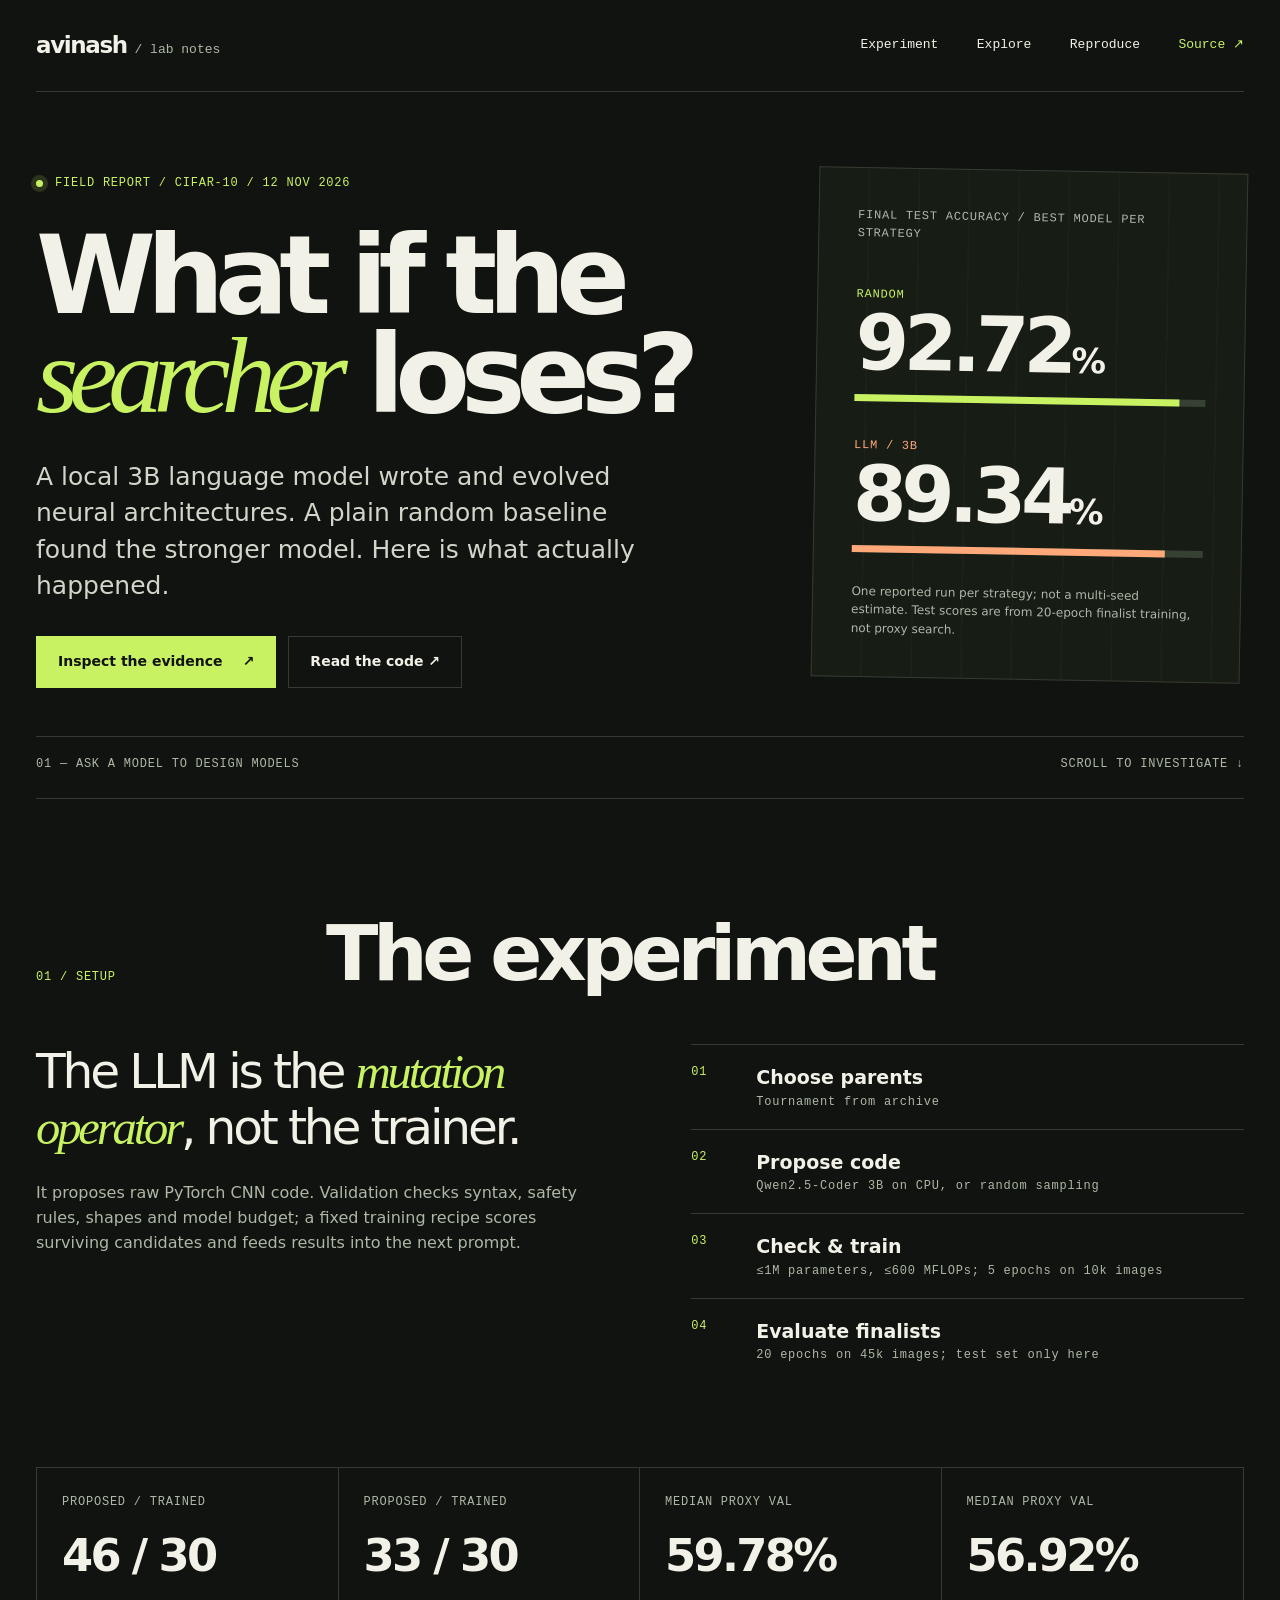
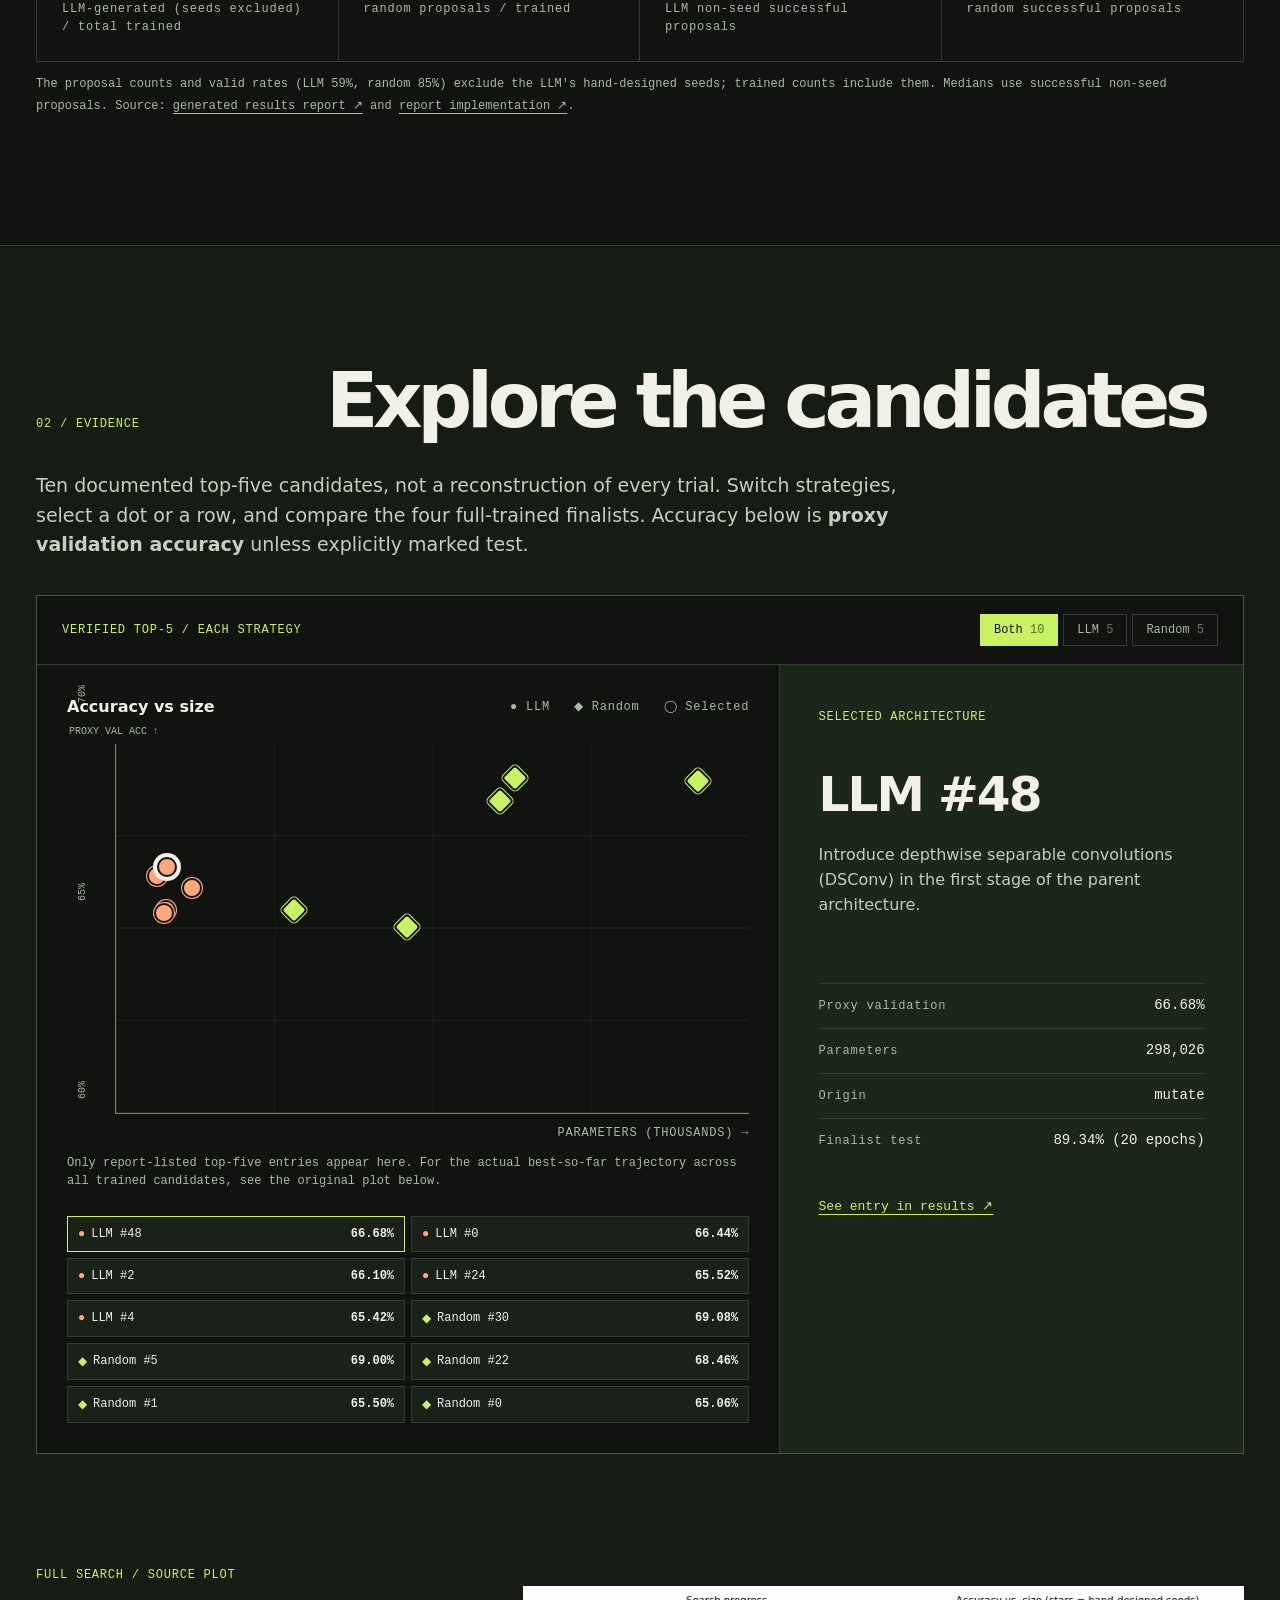
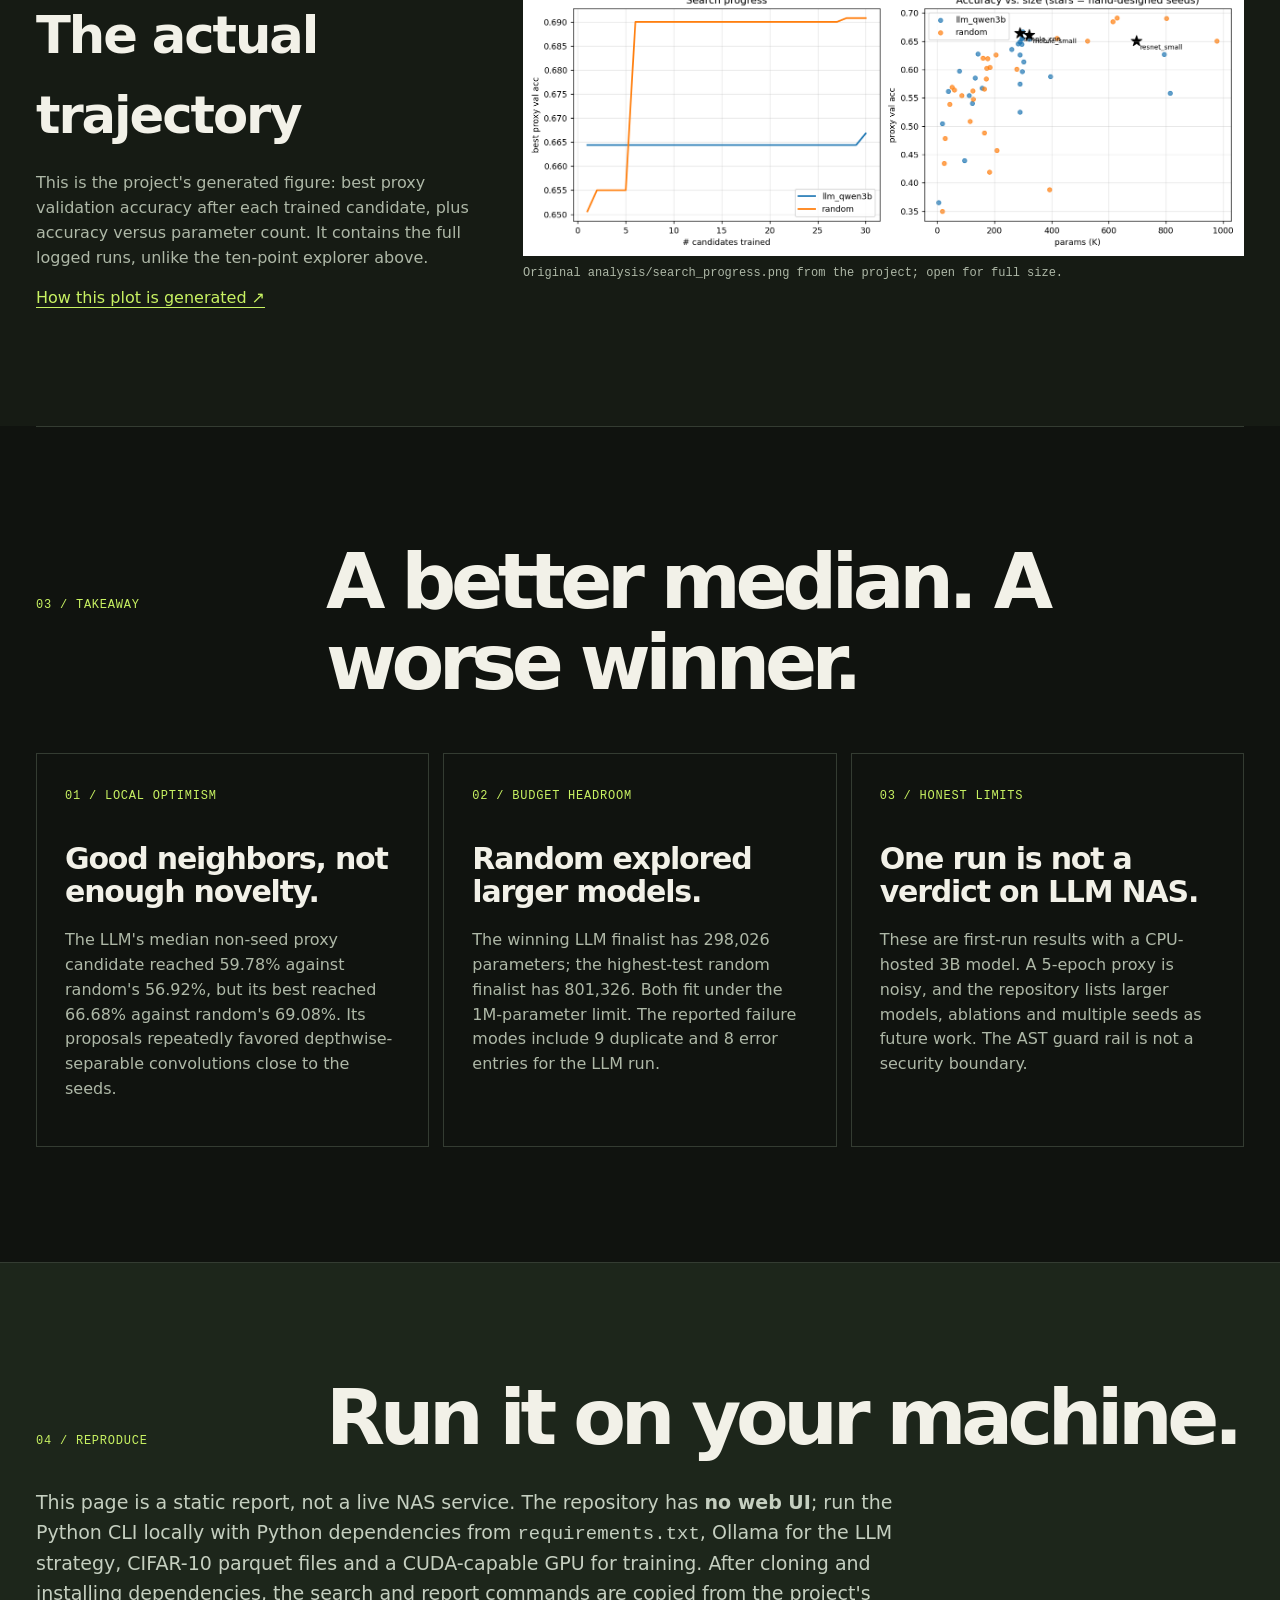
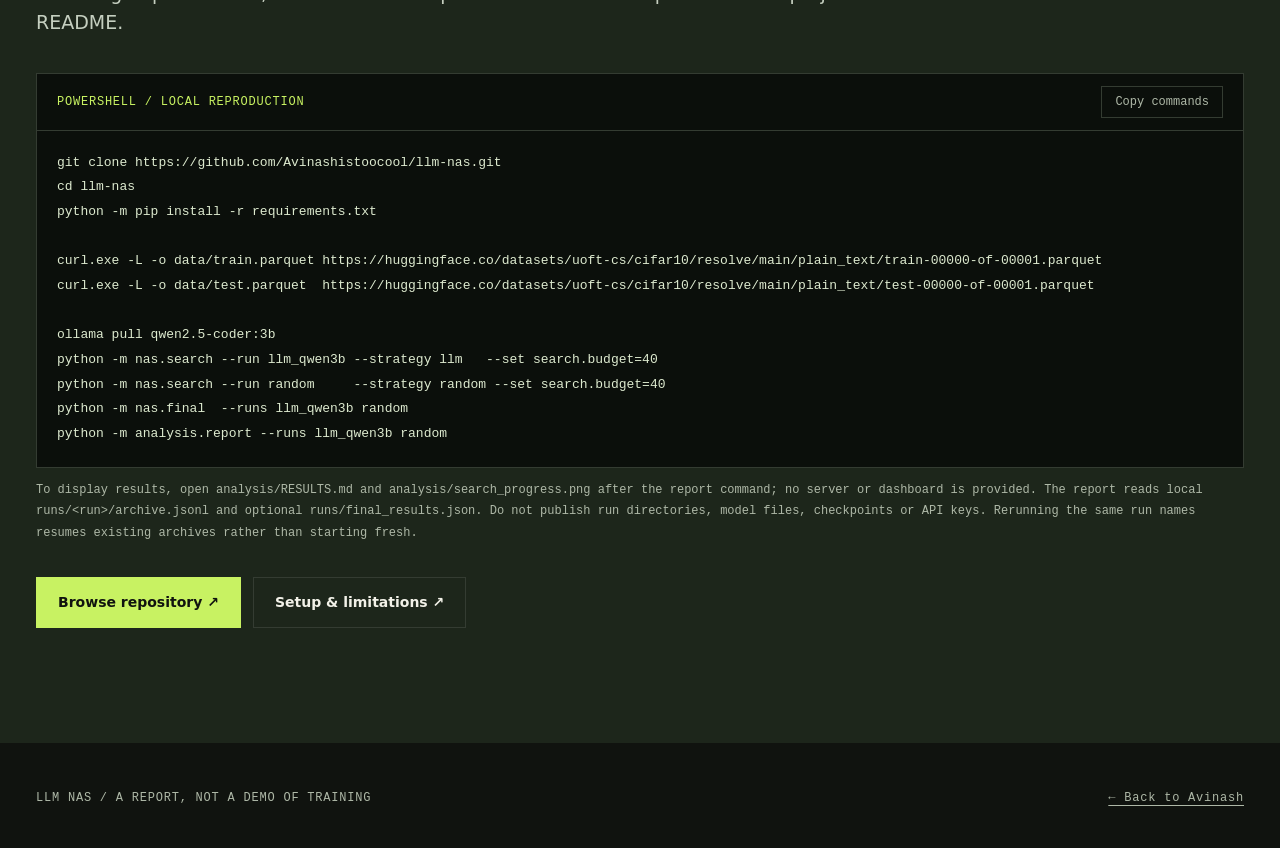
==== llm-nas/index.html @ 62a8aaa7 "Add PLE Lab and LLM NAS interactive result pages Co-authored-by: Copilot <223556219+Copilot@users.no" ====
<!doctype html>
<html lang="en">
<head>
  <meta charset="utf-8">
  <meta name="viewport" content="width=device-width, initial-scale=1">
  <meta name="theme-color" content="#10130f">
  <meta name="description" content="LLM-guided neural architecture search on CIFAR-10: inspect verified candidates, compare the local 3B model with random search, and reproduce the experiment.">
  <link rel="canonical" href="https://avinashistoocool.github.io/llm-nas/">
  <meta property="og:title" content="LLM NAS — when the searcher loses">
  <meta property="og:description" content="A candid, interactive look at a local LLM evolving PyTorch CNNs against random search on CIFAR-10.">
  <meta property="og:url" content="https://avinashistoocool.github.io/llm-nas/">
  <title>LLM NAS — when the searcher loses</title>
  <link rel="stylesheet" href="style.css">
  <script src="explorer.js" defer></script>
</head>
<body>
  <a class="skip" href="#main">Skip to content</a>
  <header class="topbar wrap">
    <a class="wordmark" href="https://avinashistoocool.github.io/" aria-label="Avinash home">avinash<span class="mark"> / lab notes</span></a>
    <nav aria-label="On this page"><a href="#experiment">Experiment</a><a href="#explorer">Explore</a><a href="#reproduce">Reproduce</a><a href="https://github.com/Avinashistoocool/llm-nas">Source ↗</a></nav>
  </header>
  <main id="main">
    <section class="hero wrap" aria-labelledby="headline">
      <div class="hero-copy">
        <p class="kicker"><span class="pulse" aria-hidden="true"></span> FIELD REPORT / CIFAR-10 / 12 NOV 2026</p>
        <h1 id="headline">What if the <em>searcher</em> loses?</h1>
        <p class="hero-lede">A local 3B language model wrote and evolved neural architectures. A plain random baseline found the stronger model. Here is what actually happened.</p>
        <div class="hero-actions"><a class="button primary" href="#explorer">Inspect the evidence <span aria-hidden="true">↗</span></a><a class="button outline" href="https://github.com/Avinashistoocool/llm-nas">Read the code ↗</a></div>
      </div>
      <div class="hero-readout" aria-label="Best full-training test accuracy">
        <p class="tiny">FINAL TEST ACCURACY / BEST MODEL PER STRATEGY</p>
        <div class="readout"><span class="label">RANDOM</span><strong>92.72<span>%</span></strong><div class="meter"><span style="width:92.72%"></span></div></div>
        <div class="readout llm"><span class="label">LLM / 3B</span><strong>89.34<span>%</span></strong><div class="meter"><span style="width:89.34%"></span></div></div>
        <p class="readout-note">One reported run per strategy; not a multi-seed estimate. Test scores are from 20-epoch finalist training, not proxy search.</p>
      </div>
      <div class="hero-footer"><span>01 — ASK A MODEL TO DESIGN MODELS</span><span>SCROLL TO INVESTIGATE ↓</span></div>
    </section>

    <section class="section wrap" id="experiment">
      <div class="section-title"><span class="num">01 / SETUP</span><h2>The experiment</h2></div>
      <div class="experiment-grid">
        <div class="statement"><p>The LLM is the <em>mutation operator</em>, not the trainer.</p><span>It proposes raw PyTorch CNN code. Validation checks syntax, safety rules, shapes and model budget; a fixed training recipe scores surviving candidates and feeds results into the next prompt.</span></div>
        <div class="steps" aria-label="Search pipeline">
          <div><b>01</b><span>Choose parents</span><small>Tournament from archive</small></div>
          <div><b>02</b><span>Propose code</span><small>Qwen2.5-Coder 3B on CPU, or random sampling</small></div>
          <div><b>03</b><span>Check &amp; train</span><small>≤1M parameters, ≤600 MFLOPs; 5 epochs on 10k images</small></div>
          <div><b>04</b><span>Evaluate finalists</span><small>20 epochs on 45k images; test set only here</small></div>
        </div>
      </div>
      <div class="stat-strip" aria-label="Reported proxy results">
        <div><span>PROPOSED / TRAINED</span><strong>46 / 30</strong><small>LLM-generated (seeds excluded) / total trained</small></div>
        <div><span>PROPOSED / TRAINED</span><strong>33 / 30</strong><small>random proposals / trained</small></div>
        <div><span>MEDIAN PROXY VAL</span><strong>59.78<span>%</span></strong><small>LLM non-seed successful proposals</small></div>
        <div><span>MEDIAN PROXY VAL</span><strong>56.92<span>%</span></strong><small>random successful proposals</small></div>
      </div>
      <p class="fineprint">The proposal counts and valid rates (LLM 59%, random 85%) exclude the LLM's hand-designed seeds; trained counts include them. Medians use successful non-seed proposals. Source: <a href="https://github.com/Avinashistoocool/llm-nas/blob/master/analysis/RESULTS.md">generated results report ↗</a> and <a href="https://github.com/Avinashistoocool/llm-nas/blob/master/analysis/report.py">report implementation ↗</a>.</p>
    </section>

    <section class="section explorer-section" id="explorer">
      <div class="wrap">
        <div class="section-title"><span class="num">02 / EVIDENCE</span><h2>Explore the candidates</h2></div>
        <p class="intro">Ten documented top-five candidates, not a reconstruction of every trial. Switch strategies, select a dot or a row, and compare the four full-trained finalists. Accuracy below is <strong>proxy validation accuracy</strong> unless explicitly marked test.</p>
        <div class="explorer-shell">
          <div class="explorer-top"><span class="tiny">VERIFIED TOP-5 / EACH STRATEGY</span><div class="switches" role="group" aria-label="Filter candidates"><button type="button" class="selected" data-filter="all" aria-pressed="true">Both <span>10</span></button><button type="button" data-filter="llm" aria-pressed="false">LLM <span>5</span></button><button type="button" data-filter="random" aria-pressed="false">Random <span>5</span></button></div></div>
          <div class="explorer-layout">
            <div class="plot-column">
              <div class="plot-head"><strong>Accuracy vs size</strong><span>● LLM &nbsp; ◆ Random &nbsp; ◯ Selected</span></div>
              <div id="plot" class="plot" role="group" aria-label="Verified top-five candidates plotted by parameters and proxy validation accuracy"></div>
              <div class="axis-x">PARAMETERS (THOUSANDS) →</div>
              <p class="plot-note">Only report-listed top-five entries appear here. For the actual best-so-far trajectory across all trained candidates, see the original plot below.</p>
              <div id="candidate-list" class="candidate-list" aria-label="Select a candidate"></div>
            </div>
            <aside class="detail" aria-live="polite" aria-atomic="true">
              <span class="tiny">SELECTED ARCHITECTURE</span>
              <h3 id="detail-name"></h3>
              <p id="detail-idea"></p>
              <dl><div><dt>Proxy validation</dt><dd id="detail-proxy"></dd></div><div><dt>Parameters</dt><dd id="detail-params"></dd></div><div><dt>Origin</dt><dd id="detail-origin"></dd></div><div><dt>Finalist test</dt><dd id="detail-test"></dd></div></dl>
              <a id="detail-link" href="#">See entry in results ↗</a>
            </aside>
          </div>
        </div>
        <div class="progress-block">
          <div><p class="num">FULL SEARCH / SOURCE PLOT</p><h3>The actual trajectory</h3><p>This is the project's generated figure: best proxy validation accuracy after each trained candidate, plus accuracy versus parameter count. It contains the full logged runs, unlike the ten-point explorer above.</p><a href="https://github.com/Avinashistoocool/llm-nas/blob/master/analysis/report.py">How this plot is generated ↗</a></div>
          <figure><a href="search_progress.png" target="_blank" rel="noopener"><img src="search_progress.png" alt="Original generated two-panel plot comparing best-so-far proxy validation accuracy by trained candidate count and accuracy versus model parameters for the LLM and random runs." width="1560" height="585" loading="lazy"></a><figcaption>Original <code>analysis/search_progress.png</code> from the project; open for full size.</figcaption></figure>
        </div>
      </div>
    </section>

    <section class="section wrap" id="takeaway">
      <div class="section-title"><span class="num">03 / TAKEAWAY</span><h2>A better median. A worse winner.</h2></div>
      <div class="takeaways">
        <article><span>01 / LOCAL OPTIMISM</span><h3>Good neighbors, not enough novelty.</h3><p>The LLM's median non-seed proxy candidate reached 59.78% against random's 56.92%, but its best reached 66.68% against random's 69.08%. Its proposals repeatedly favored depthwise-separable convolutions close to the seeds.</p></article>
        <article><span>02 / BUDGET HEADROOM</span><h3>Random explored larger models.</h3><p>The winning LLM finalist has 298,026 parameters; the highest-test random finalist has 801,326. Both fit under the 1M-parameter limit. The reported failure modes include 9 duplicate and 8 error entries for the LLM run.</p></article>
        <article><span>03 / HONEST LIMITS</span><h3>One run is not a verdict on LLM NAS.</h3><p>These are first-run results with a CPU-hosted 3B model. A 5-epoch proxy is noisy, and the repository lists larger models, ablations and multiple seeds as future work. The AST guard rail is not a security boundary.</p></article>
      </div>
    </section>

    <section class="section reproduce" id="reproduce"><div class="wrap">
      <div class="section-title"><span class="num">04 / REPRODUCE</span><h2>Run it on your machine.</h2></div>
      <p class="intro">This page is a static report, not a live NAS service. The repository has <strong>no web UI</strong>; run the Python CLI locally with Python dependencies from <code>requirements.txt</code>, Ollama for the LLM strategy, CIFAR-10 parquet files and a CUDA-capable GPU for training. After cloning and installing dependencies, the search and report commands are copied from the project's README.</p>
      <div class="terminal"><div class="terminal-bar"><span>POWERSHELL / LOCAL REPRODUCTION</span><button type="button" id="copy-command" aria-label="Copy reproduction commands">Copy commands</button></div><pre><code id="commands">git clone https://github.com/Avinashistoocool/llm-nas.git
cd llm-nas
python -m pip install -r requirements.txt

curl.exe -L -o data/train.parquet https://huggingface.co/datasets/uoft-cs/cifar10/resolve/main/plain_text/train-00000-of-00001.parquet
curl.exe -L -o data/test.parquet  https://huggingface.co/datasets/uoft-cs/cifar10/resolve/main/plain_text/test-00000-of-00001.parquet

ollama pull qwen2.5-coder:3b
python -m nas.search --run llm_qwen3b --strategy llm   --set search.budget=40
python -m nas.search --run random     --strategy random --set search.budget=40
python -m nas.final  --runs llm_qwen3b random
python -m analysis.report --runs llm_qwen3b random</code></pre></div>
      <p class="fineprint">To display results, open <code>analysis/RESULTS.md</code> and <code>analysis/search_progress.png</code> after the report command; no server or dashboard is provided. The report reads local <code>runs/&lt;run&gt;/archive.jsonl</code> and optional <code>runs/final_results.json</code>. Do not publish run directories, model files, checkpoints or API keys. Rerunning the same run names resumes existing archives rather than starting fresh.</p>
      <div class="end-links"><a class="button primary" href="https://github.com/Avinashistoocool/llm-nas">Browse repository ↗</a><a class="button outline" href="https://github.com/Avinashistoocool/llm-nas/blob/master/README.md">Setup &amp; limitations ↗</a></div>
    </div></section>
  </main>
  <footer class="wrap"><span>LLM NAS / A REPORT, NOT A DEMO OF TRAINING</span><a href="https://avinashistoocool.github.io/">← Back to Avinash</a></footer>
</body>
</html>
---- llm-nas/style.css ----
:root{color-scheme:dark;--bg:#10130f;--panel:#1a1e18;--line:#343c32;--text:#f2f1e8;--muted:#aeb8a7;--lime:#c8f262;--orange:#ffa87a;--mono:ui-monospace,SFMono-Regular,Consolas,monospace;--sans:system-ui,-apple-system,BlinkMacSystemFont,"Segoe UI",sans-serif}
*{box-sizing:border-box}html{scroll-behavior:smooth}body{margin:0;background:var(--bg);color:var(--text);font-family:var(--sans);line-height:1.55}a{color:inherit;text-underline-offset:4px}a:hover{color:var(--lime)}button{font:inherit;cursor:pointer}button:focus-visible,a:focus-visible{outline:2px solid var(--lime);outline-offset:4px}.wrap{width:min(1360px,calc(100% - 72px));margin-inline:auto}.skip{position:absolute;top:-100px;left:20px;z-index:10;background:var(--lime);color:#10130f;padding:10px}.skip:focus{top:12px}
.topbar{height:92px;display:flex;align-items:center;justify-content:space-between;border-bottom:1px solid var(--line);gap:20px}.topbar a{text-decoration:none}.wordmark{font-weight:750;letter-spacing:-.06em;font-size:23px}.mark{font-size:13px;font-weight:400;letter-spacing:0;color:var(--muted);font-family:var(--mono)}nav{display:flex;gap:clamp(12px,3vw,42px);font-size:13px;font-family:var(--mono)}nav a:last-child{color:var(--lime)}
.hero{min-height:640px;display:grid;grid-template-columns:1.25fr .75fr;gap:clamp(30px,5vw,110px);align-items:center;position:relative;padding-block:70px 110px}.kicker,.tiny,.num,.label,.hero-footer,.stat-strip span,.stat-strip small,.steps b,.steps small,.plot-head span,.axis-x,.plot-note,.terminal-bar,.candidate-list,.detail dt,.fineprint,footer,.takeaways article>span{font:12px/1.5 var(--mono);letter-spacing:.065em}.kicker{color:var(--lime);display:flex;align-items:center;gap:12px}.pulse{width:7px;height:7px;border-radius:50%;background:var(--lime);box-shadow:0 0 0 5px #c8f26226}h1{font-size:clamp(64px,8.5vw,140px);line-height:.91;letter-spacing:-.085em;max-width:900px;margin:34px 0}h1 em,.statement em{font-weight:400;font-family:Georgia,serif;color:var(--lime)}.hero-lede{font-size:clamp(18px,2.1vw,25px);max-width:620px;color:#d0d6ca;line-height:1.45}.hero-actions,.end-links{display:flex;gap:12px;flex-wrap:wrap;margin-top:32px}.button{padding:14px 21px;text-decoration:none;display:inline-flex;align-items:center;gap:20px;font-size:14px;font-weight:650;border:1px solid var(--line)}.button.primary{background:var(--lime);border-color:var(--lime);color:#10130f}.button.primary:hover{background:#e1ffa5}.button.outline:hover{border-color:var(--lime)}.hero-readout{border:1px solid var(--line);padding:clamp(22px,3vw,40px);background:repeating-linear-gradient(90deg,transparent 0,transparent 48px,#ffffff06 49px,#ffffff06 50px),#171c15;align-self:center;transform:rotate(1deg)}.hero-readout>.tiny{color:var(--muted);margin:0 0 38px}.readout{margin-bottom:30px}.readout .label{color:var(--lime)}.readout.llm .label{color:var(--orange)}.readout strong{font-size:clamp(46px,6vw,88px);line-height:1;letter-spacing:-.07em;display:block}.readout strong span{font-size:.45em}.meter{height:7px;background:#364133;margin-top:12px}.meter span{display:block;height:100%;background:var(--lime)}.llm .meter span{background:var(--orange)}.readout-note{font-size:12px;color:var(--muted);margin:0;max-width:340px}.hero-footer{position:absolute;bottom:25px;left:0;right:0;display:flex;justify-content:space-between;color:var(--muted);border-top:1px solid var(--line);padding-top:18px}
.section{padding-block:115px;border-top:1px solid var(--line);scroll-margin-top:20px}.section-title{display:grid;grid-template-columns:24% 1fr;align-items:baseline;margin-bottom:50px}.num{color:var(--lime)}h2{font-size:clamp(40px,6vw,82px);letter-spacing:-.07em;line-height:1.05;margin:0}h3{letter-spacing:-.04em}.experiment-grid{display:grid;grid-template-columns:1fr 1fr;gap:8vw}.statement p{font-size:clamp(30px,3.8vw,60px);letter-spacing:-.065em;line-height:1.12;margin:0 0 26px}.statement span{color:var(--muted);display:block;max-width:550px}.steps>div{display:grid;grid-template-columns:50px 1fr;gap:0 15px;border-top:1px solid var(--line);padding:18px 0}.steps b{color:var(--lime);grid-row:span 2}.steps span{font-size:19px;font-weight:600}.steps small{color:var(--muted)}.stat-strip{display:grid;grid-template-columns:repeat(4,1fr);margin-top:85px;border:1px solid var(--line)}.stat-strip>div{padding:25px;border-right:1px solid var(--line)}.stat-strip>div:last-child{border:0}.stat-strip span,.stat-strip small{display:block;color:var(--muted)}.stat-strip strong{display:block;font-size:clamp(32px,3.5vw,55px);letter-spacing:-.06em;margin:10px 0}.stat-strip strong span{display:inline;color:var(--text);font:inherit}.fineprint{color:var(--muted);letter-spacing:0;line-height:1.8}
.explorer-section{background:#161b14}.intro{font-size:19px;color:#c5cfc0;max-width:870px;margin:-20px 0 35px}.explorer-shell{border:1px solid #495448;background:var(--bg)}.explorer-top{display:flex;align-items:center;justify-content:space-between;padding:18px 25px;border-bottom:1px solid var(--line);gap:20px}.explorer-top .tiny{color:var(--lime)}.switches{display:flex;gap:5px;flex-wrap:wrap}.switches button,.terminal-bar button{background:transparent;color:var(--muted);border:1px solid var(--line);padding:8px 13px;font:12px var(--mono)}.switches button span{opacity:.6}.switches button.selected,.switches button:hover{background:var(--lime);border-color:var(--lime);color:var(--bg)}.explorer-layout{display:grid;grid-template-columns:1.6fr 1fr}.plot-column{padding:30px;min-width:0}.plot-head{display:flex;justify-content:space-between;align-items:center;gap:15px}.plot-head span{color:var(--muted)}.plot{height:370px;position:relative;margin:25px 0 0 48px;border-left:1px solid #778572;border-bottom:1px solid #778572;background:linear-gradient(to top,#ffffff12 1px,transparent 1px) left bottom / 100% 25%,linear-gradient(to right,#ffffff09 1px,transparent 1px) left bottom / 25% 100%}.plot:before{content:"PROXY VAL ACC ↑";position:absolute;top:-18px;left:-47px;color:var(--muted);font:10px var(--mono)}.plot:after{content:"60%                              65%                              70%";position:absolute;transform:rotate(-90deg);transform-origin:top left;top:96%;left:-39px;color:var(--muted);white-space:pre;font:10px var(--mono)}.dot-button{position:absolute;z-index:1;transform:translate(-50%,50%);width:20px;height:20px;border-radius:50%;background:var(--orange);border:2px solid var(--bg);padding:0;box-shadow:0 0 0 1px var(--orange)}.dot-button.random{background:var(--lime);border-radius:4px;transform:translate(-50%,50%) rotate(45deg);box-shadow:0 0 0 1px var(--lime)}.dot-button:hover,.dot-button.active{z-index:2;box-shadow:0 0 0 4px var(--text)}.dot-button.random:hover,.dot-button.random.active{box-shadow:0 0 0 4px var(--text)}.axis-x{text-align:right;margin-top:10px;color:var(--muted)}.plot-note{color:var(--muted);letter-spacing:0}.candidate-list{display:grid;grid-template-columns:1fr 1fr;gap:6px;margin-top:26px}.candidate-list button{border:1px solid var(--line);padding:10px;text-align:left;background:#1a2118;color:var(--text);display:flex;justify-content:space-between;gap:6px;font:12px var(--mono)}.candidate-list button:hover,.candidate-list button.active{border-color:var(--lime)}.candidate-list button.llm:before{content:"●";color:var(--orange)}.candidate-list button.random:before{content:"◆";color:var(--lime)}.candidate-list button span{flex:1}.detail{border-left:1px solid var(--line);padding:clamp(25px,3vw,45px);background:#1d261b}.detail>.tiny{color:var(--lime)}.detail h3{font-size:clamp(33px,3.8vw,54px);line-height:1.1;margin:40px 0 22px}.detail p{color:#c3cfbd;min-height:110px}.detail dl{margin:30px 0}.detail dl div{display:flex;justify-content:space-between;gap:12px;border-top:1px solid var(--line);padding:13px 0}.detail dt{color:var(--muted)}.detail dd{margin:0;font:14px var(--mono);text-align:right}.detail a{color:var(--lime);font:13px var(--mono)}.progress-block{display:grid;grid-template-columns:1fr 1.65fr;gap:50px;align-items:center;padding-top:100px}.progress-block h3{font-size:clamp(32px,4vw,55px);margin:10px 0}.progress-block p:not(.num){color:var(--muted)}.progress-block a{color:var(--lime)}.progress-block figure{margin:0}.progress-block img{display:block;width:100%;height:auto;background:white}.progress-block figcaption{font:12px var(--mono);color:var(--muted);margin-top:10px}
.takeaways{display:grid;grid-template-columns:repeat(3,1fr);gap:14px}.takeaways article{border:1px solid var(--line);padding:28px;min-height:300px}.takeaways article>span{color:var(--lime)}.takeaways h3{font-size:30px;line-height:1.1;margin:35px 0 20px}.takeaways p{color:var(--muted)}.reproduce{background:#1d261b}.terminal{border:1px solid var(--line);background:#0b0f0b}.terminal-bar{display:flex;justify-content:space-between;align-items:center;padding:12px 20px;border-bottom:1px solid var(--line);color:var(--lime)}.terminal-bar button:hover{border-color:var(--lime);color:var(--lime)}pre{overflow:auto;padding:20px;font:13px/1.9 var(--mono);margin:0;color:#ddeacf;tab-size:2}code{font-family:var(--mono)}footer{min-height:110px;display:flex;align-items:center;justify-content:space-between;color:var(--muted);gap:20px}
@media(max-width:900px){.hero,.experiment-grid,.progress-block{grid-template-columns:1fr}.hero{padding-block:70px 110px}.hero-readout{transform:none;max-width:560px}.section-title{grid-template-columns:1fr;gap:14px}.explorer-layout{grid-template-columns:1fr}.detail{border-left:0;border-top:1px solid var(--line)}.detail p{min-height:0}.takeaways{grid-template-columns:1fr}.stat-strip{grid-template-columns:1fr 1fr}.stat-strip>div:nth-child(2){border-right:0}.stat-strip>div:nth-child(-n+2){border-bottom:1px solid var(--line)}}
@media(max-width:600px){.wrap{width:calc(100% - 36px)}.topbar{height:auto;min-height:90px;align-items:flex-start;flex-direction:column;justify-content:center;gap:9px;padding-block:14px}nav{gap:15px;flex-wrap:wrap;font-size:11px}.hero{min-height:0}h1{font-size:clamp(58px,15vw,86px)}.hero-footer{font-size:9px}.section{padding-block:75px}.stat-strip strong{font-size:30px}.stat-strip>div{padding:15px}.explorer-top{align-items:flex-start;flex-direction:column}.plot-column{padding:20px 16px}.plot{height:285px;margin-left:35px}.plot:before{left:-36px;font-size:8px}.plot:after{left:-32px;font-size:8px}.plot-head{display:block}.plot-head span{display:block;margin-top:6px}.candidate-list{grid-template-columns:1fr}.progress-block{gap:22px;padding-top:70px}.terminal-bar{gap:10px}.terminal-bar span{font-size:10px}footer{font-size:10px;flex-wrap:wrap;padding-block:25px}}
@media(prefers-reduced-motion:reduce){html{scroll-behavior:auto}}
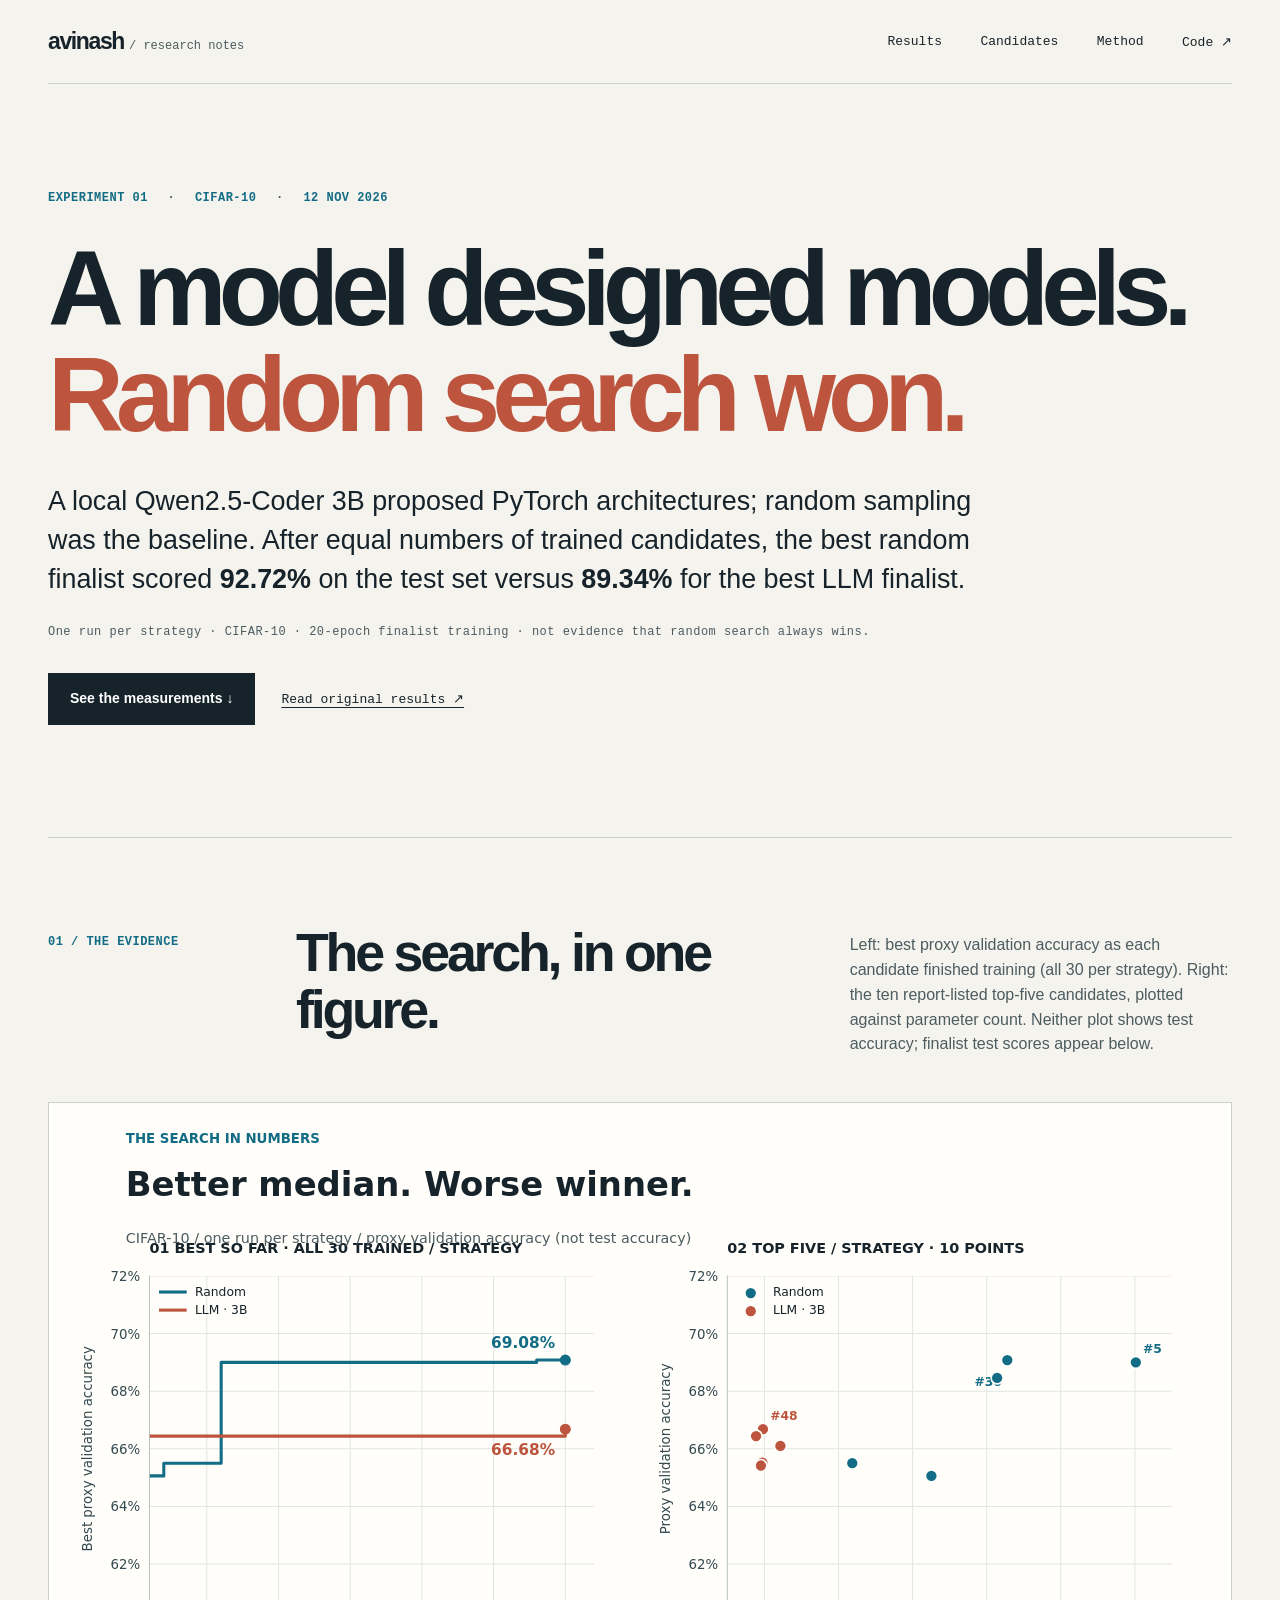
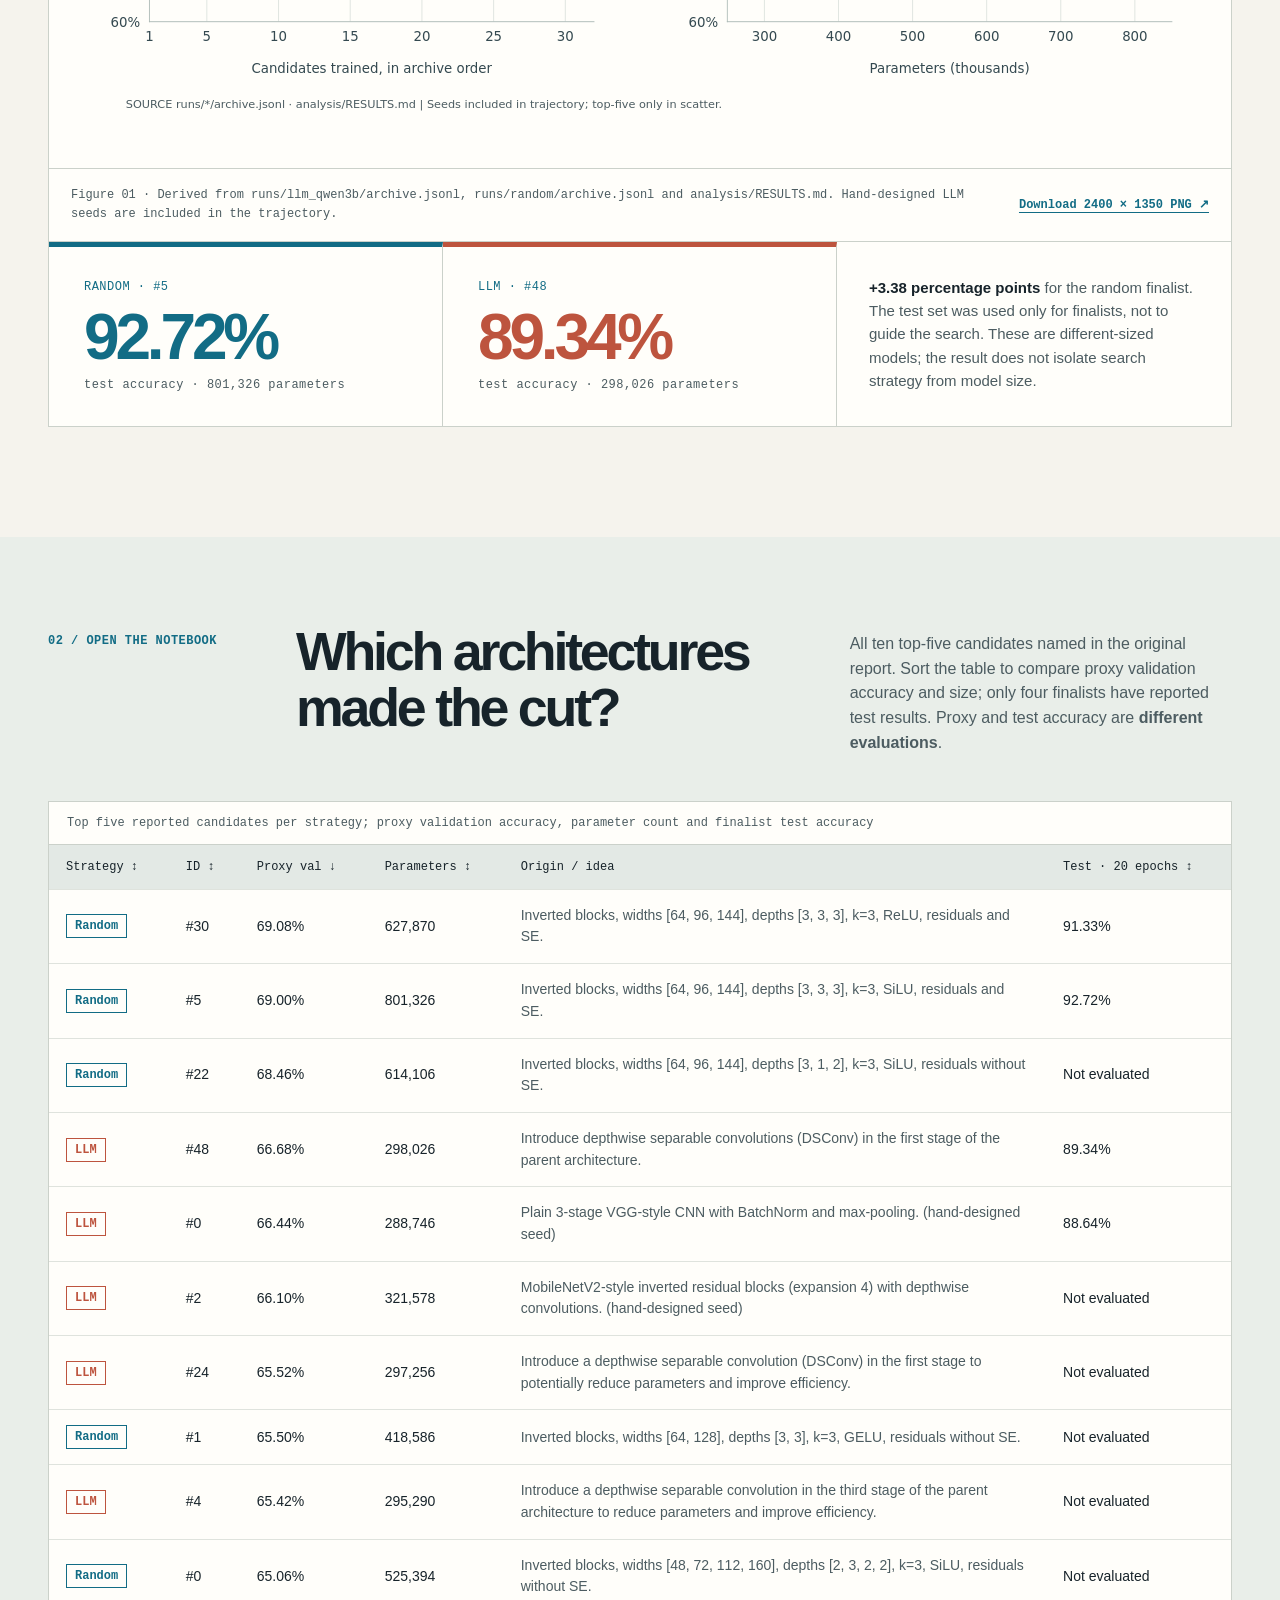
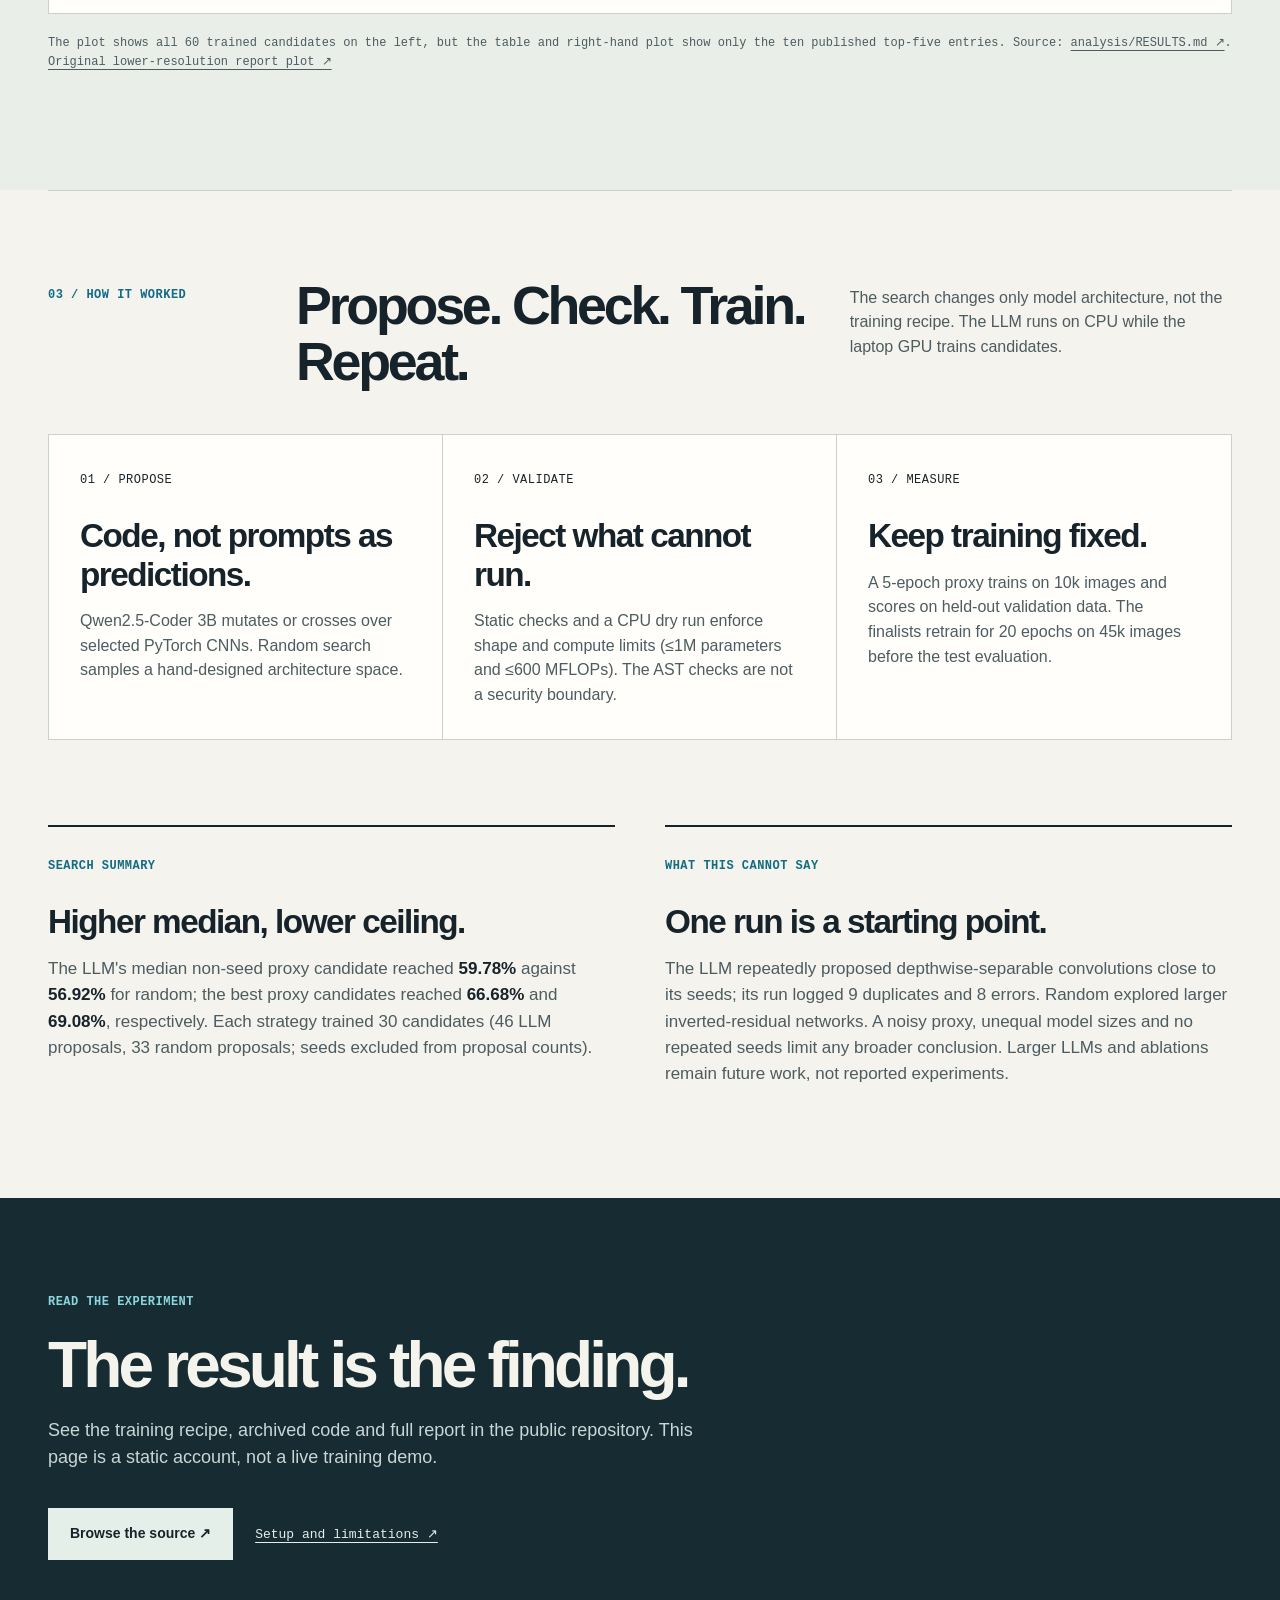
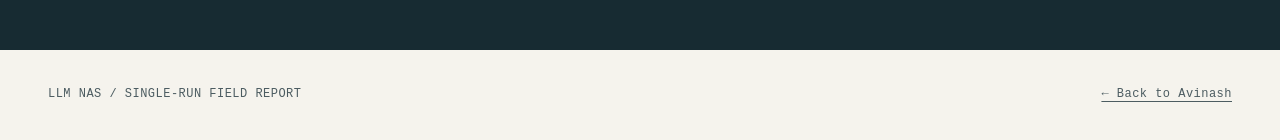
==== commit 2c9f0ac1: "Add public browser PLE explorer and measured NAS figures Co-authored-by: Copilot <223556219+Copilot@" ====
--- a/llm-nas/index.html
+++ b/llm-nas/index.html
@@ -3,117 +3,65 @@
 <head>
   <meta charset="utf-8">
   <meta name="viewport" content="width=device-width, initial-scale=1">
-  <meta name="theme-color" content="#10130f">
-  <meta name="description" content="LLM-guided neural architecture search on CIFAR-10: inspect verified candidates, compare the local 3B model with random search, and reproduce the experiment.">
+  <meta name="theme-color" content="#f5f3ed">
+  <meta name="description" content="A data-backed field report: local LLM-guided neural architecture search versus random search on CIFAR-10.">
   <link rel="canonical" href="https://avinashistoocool.github.io/llm-nas/">
-  <meta property="og:title" content="LLM NAS — when the searcher loses">
-  <meta property="og:description" content="A candid, interactive look at a local LLM evolving PyTorch CNNs against random search on CIFAR-10.">
-  <meta property="og:url" content="https://avinashistoocool.github.io/llm-nas/">
-  <title>LLM NAS — when the searcher loses</title>
+  <meta property="og:title" content="LLM NAS | Random search found the better model">
+  <meta property="og:description" content="One run, 60 trained candidates, and an honest comparison of local LLM-guided NAS with random search.">
+  <title>LLM NAS | Random search found the better model</title>
   <link rel="stylesheet" href="style.css">
   <script src="explorer.js" defer></script>
 </head>
 <body>
   <a class="skip" href="#main">Skip to content</a>
   <header class="topbar wrap">
-    <a class="wordmark" href="https://avinashistoocool.github.io/" aria-label="Avinash home">avinash<span class="mark"> / lab notes</span></a>
-    <nav aria-label="On this page"><a href="#experiment">Experiment</a><a href="#explorer">Explore</a><a href="#reproduce">Reproduce</a><a href="https://github.com/Avinashistoocool/llm-nas">Source ↗</a></nav>
+    <a class="wordmark" href="https://avinashistoocool.github.io/">avinash <span>/ research notes</span></a>
+    <nav aria-label="On this page"><a href="#results">Results</a><a href="#candidates">Candidates</a><a href="#method">Method</a><a href="https://github.com/Avinashistoocool/llm-nas">Code ↗</a></nav>
   </header>
   <main id="main">
     <section class="hero wrap" aria-labelledby="headline">
-      <div class="hero-copy">
-        <p class="kicker"><span class="pulse" aria-hidden="true"></span> FIELD REPORT / CIFAR-10 / 12 NOV 2026</p>
-        <h1 id="headline">What if the <em>searcher</em> loses?</h1>
-        <p class="hero-lede">A local 3B language model wrote and evolved neural architectures. A plain random baseline found the stronger model. Here is what actually happened.</p>
-        <div class="hero-actions"><a class="button primary" href="#explorer">Inspect the evidence <span aria-hidden="true">↗</span></a><a class="button outline" href="https://github.com/Avinashistoocool/llm-nas">Read the code ↗</a></div>
-      </div>
-      <div class="hero-readout" aria-label="Best full-training test accuracy">
-        <p class="tiny">FINAL TEST ACCURACY / BEST MODEL PER STRATEGY</p>
-        <div class="readout"><span class="label">RANDOM</span><strong>92.72<span>%</span></strong><div class="meter"><span style="width:92.72%"></span></div></div>
-        <div class="readout llm"><span class="label">LLM / 3B</span><strong>89.34<span>%</span></strong><div class="meter"><span style="width:89.34%"></span></div></div>
-        <p class="readout-note">One reported run per strategy; not a multi-seed estimate. Test scores are from 20-epoch finalist training, not proxy search.</p>
-      </div>
-      <div class="hero-footer"><span>01 — ASK A MODEL TO DESIGN MODELS</span><span>SCROLL TO INVESTIGATE ↓</span></div>
+      <div class="eyebrow">EXPERIMENT 01 <span>·</span> CIFAR-10 <span>·</span> 12 NOV 2026</div>
+      <h1 id="headline">A model designed models.<br><em>Random search won.</em></h1>
+      <p class="lede">A local Qwen2.5-Coder 3B proposed PyTorch architectures; random sampling was the baseline. After equal numbers of trained candidates, the best random finalist scored <strong>92.72%</strong> on the test set versus <strong>89.34%</strong> for the best LLM finalist.</p>
+      <p class="caveat">One run per strategy · CIFAR-10 · 20-epoch finalist training · not evidence that random search always wins.</p>
+      <div class="hero-links"><a class="button" href="#results">See the measurements ↓</a><a class="text-link" href="https://github.com/Avinashistoocool/llm-nas/blob/master/analysis/RESULTS.md">Read original results ↗</a></div>
     </section>
 
-    <section class="section wrap" id="experiment">
-      <div class="section-title"><span class="num">01 / SETUP</span><h2>The experiment</h2></div>
-      <div class="experiment-grid">
-        <div class="statement"><p>The LLM is the <em>mutation operator</em>, not the trainer.</p><span>It proposes raw PyTorch CNN code. Validation checks syntax, safety rules, shapes and model budget; a fixed training recipe scores surviving candidates and feeds results into the next prompt.</span></div>
-        <div class="steps" aria-label="Search pipeline">
-          <div><b>01</b><span>Choose parents</span><small>Tournament from archive</small></div>
-          <div><b>02</b><span>Propose code</span><small>Qwen2.5-Coder 3B on CPU, or random sampling</small></div>
-          <div><b>03</b><span>Check &amp; train</span><small>≤1M parameters, ≤600 MFLOPs; 5 epochs on 10k images</small></div>
-          <div><b>04</b><span>Evaluate finalists</span><small>20 epochs on 45k images; test set only here</small></div>
-        </div>
-      </div>
-      <div class="stat-strip" aria-label="Reported proxy results">
-        <div><span>PROPOSED / TRAINED</span><strong>46 / 30</strong><small>LLM-generated (seeds excluded) / total trained</small></div>
-        <div><span>PROPOSED / TRAINED</span><strong>33 / 30</strong><small>random proposals / trained</small></div>
-        <div><span>MEDIAN PROXY VAL</span><strong>59.78<span>%</span></strong><small>LLM non-seed successful proposals</small></div>
-        <div><span>MEDIAN PROXY VAL</span><strong>56.92<span>%</span></strong><small>random successful proposals</small></div>
-      </div>
-      <p class="fineprint">The proposal counts and valid rates (LLM 59%, random 85%) exclude the LLM's hand-designed seeds; trained counts include them. Medians use successful non-seed proposals. Source: <a href="https://github.com/Avinashistoocool/llm-nas/blob/master/analysis/RESULTS.md">generated results report ↗</a> and <a href="https://github.com/Avinashistoocool/llm-nas/blob/master/analysis/report.py">report implementation ↗</a>.</p>
-    </section>
-
-    <section class="section explorer-section" id="explorer">
-      <div class="wrap">
-        <div class="section-title"><span class="num">02 / EVIDENCE</span><h2>Explore the candidates</h2></div>
-        <p class="intro">Ten documented top-five candidates, not a reconstruction of every trial. Switch strategies, select a dot or a row, and compare the four full-trained finalists. Accuracy below is <strong>proxy validation accuracy</strong> unless explicitly marked test.</p>
-        <div class="explorer-shell">
-          <div class="explorer-top"><span class="tiny">VERIFIED TOP-5 / EACH STRATEGY</span><div class="switches" role="group" aria-label="Filter candidates"><button type="button" class="selected" data-filter="all" aria-pressed="true">Both <span>10</span></button><button type="button" data-filter="llm" aria-pressed="false">LLM <span>5</span></button><button type="button" data-filter="random" aria-pressed="false">Random <span>5</span></button></div></div>
-          <div class="explorer-layout">
-            <div class="plot-column">
-              <div class="plot-head"><strong>Accuracy vs size</strong><span>● LLM &nbsp; ◆ Random &nbsp; ◯ Selected</span></div>
-              <div id="plot" class="plot" role="group" aria-label="Verified top-five candidates plotted by parameters and proxy validation accuracy"></div>
-              <div class="axis-x">PARAMETERS (THOUSANDS) →</div>
-              <p class="plot-note">Only report-listed top-five entries appear here. For the actual best-so-far trajectory across all trained candidates, see the original plot below.</p>
-              <div id="candidate-list" class="candidate-list" aria-label="Select a candidate"></div>
-            </div>
-            <aside class="detail" aria-live="polite" aria-atomic="true">
-              <span class="tiny">SELECTED ARCHITECTURE</span>
-              <h3 id="detail-name"></h3>
-              <p id="detail-idea"></p>
-              <dl><div><dt>Proxy validation</dt><dd id="detail-proxy"></dd></div><div><dt>Parameters</dt><dd id="detail-params"></dd></div><div><dt>Origin</dt><dd id="detail-origin"></dd></div><div><dt>Finalist test</dt><dd id="detail-test"></dd></div></dl>
-              <a id="detail-link" href="#">See entry in results ↗</a>
-            </aside>
-          </div>
-        </div>
-        <div class="progress-block">
-          <div><p class="num">FULL SEARCH / SOURCE PLOT</p><h3>The actual trajectory</h3><p>This is the project's generated figure: best proxy validation accuracy after each trained candidate, plus accuracy versus parameter count. It contains the full logged runs, unlike the ten-point explorer above.</p><a href="https://github.com/Avinashistoocool/llm-nas/blob/master/analysis/report.py">How this plot is generated ↗</a></div>
-          <figure><a href="search_progress.png" target="_blank" rel="noopener"><img src="search_progress.png" alt="Original generated two-panel plot comparing best-so-far proxy validation accuracy by trained candidate count and accuracy versus model parameters for the LLM and random runs." width="1560" height="585" loading="lazy"></a><figcaption>Original <code>analysis/search_progress.png</code> from the project; open for full size.</figcaption></figure>
-        </div>
+    <section id="results" class="results wrap" aria-labelledby="results-title">
+      <div class="section-heading"><span class="overline">01 / THE EVIDENCE</span><h2 id="results-title">The search, in one figure.</h2><p>Left: best proxy validation accuracy as each candidate finished training (all 30 per strategy). Right: the ten report-listed top-five candidates, plotted against parameter count. Neither plot shows test accuracy; finalist test scores appear below.</p></div>
+      <figure class="main-figure">
+        <img src="figures/llm-nas-results.svg" width="1600" height="900" alt="Two data plots. Best proxy validation accuracy across 30 trained candidates per strategy ends at 69.08% for random and 66.68% for LLM. A scatter of ten reported top-five candidates shows random models generally larger; the highest random proxy score is 69.08%." fetchpriority="high">
+        <figcaption><span>Figure 01 · Derived from <code>runs/llm_qwen3b/archive.jsonl</code>, <code>runs/random/archive.jsonl</code> and <code>analysis/RESULTS.md</code>. Hand-designed LLM seeds are included in the trajectory.</span><a href="figures/llm-nas-results.png" download="LLM-NAS-results.png">Download 2400 × 1350 PNG ↗</a></figcaption>
+      </figure>
+      <div class="score-grid" aria-label="Best finalist test accuracy after 20 epochs">
+        <div class="score random"><span class="overline">RANDOM · #5</span><strong>92.72%</strong><span>test accuracy · 801,326 parameters</span></div>
+        <div class="score llm"><span class="overline">LLM · #48</span><strong>89.34%</strong><span>test accuracy · 298,026 parameters</span></div>
+        <p class="score-note"><strong>+3.38 percentage points</strong> for the random finalist. The test set was used only for finalists, not to guide the search. These are different-sized models; the result does not isolate search strategy from model size.</p>
       </div>
     </section>
 
-    <section class="section wrap" id="takeaway">
-      <div class="section-title"><span class="num">03 / TAKEAWAY</span><h2>A better median. A worse winner.</h2></div>
-      <div class="takeaways">
-        <article><span>01 / LOCAL OPTIMISM</span><h3>Good neighbors, not enough novelty.</h3><p>The LLM's median non-seed proxy candidate reached 59.78% against random's 56.92%, but its best reached 66.68% against random's 69.08%. Its proposals repeatedly favored depthwise-separable convolutions close to the seeds.</p></article>
-        <article><span>02 / BUDGET HEADROOM</span><h3>Random explored larger models.</h3><p>The winning LLM finalist has 298,026 parameters; the highest-test random finalist has 801,326. Both fit under the 1M-parameter limit. The reported failure modes include 9 duplicate and 8 error entries for the LLM run.</p></article>
-        <article><span>03 / HONEST LIMITS</span><h3>One run is not a verdict on LLM NAS.</h3><p>These are first-run results with a CPU-hosted 3B model. A 5-epoch proxy is noisy, and the repository lists larger models, ablations and multiple seeds as future work. The AST guard rail is not a security boundary.</p></article>
+    <section id="candidates" class="candidates-section">
+      <div class="wrap">
+        <div class="section-heading"><span class="overline">02 / OPEN THE NOTEBOOK</span><h2>Which architectures made the cut?</h2><p>All ten top-five candidates named in the original report. Sort the table to compare proxy validation accuracy and size; only four finalists have reported test results. Proxy and test accuracy are <strong>different evaluations</strong>.</p></div>
+        <div class="table-scroll"><table id="candidate-table"><caption>Top five reported candidates per strategy; proxy validation accuracy, parameter count and finalist test accuracy</caption><thead><tr><th scope="col"><button data-sort="run" type="button">Strategy <span aria-hidden="true">↕</span></button></th><th scope="col"><button data-sort="id" type="button">ID <span aria-hidden="true">↕</span></button></th><th scope="col"><button data-sort="proxy" type="button">Proxy val <span aria-hidden="true">↓</span></button></th><th scope="col"><button data-sort="params" type="button">Parameters <span aria-hidden="true">↕</span></button></th><th scope="col">Origin / idea</th><th scope="col"><button data-sort="test" type="button">Test · 20 epochs <span aria-hidden="true">↕</span></button></th></tr></thead><tbody></tbody></table></div>
+        <p class="source-note">The plot shows all 60 trained candidates on the left, but the table and right-hand plot show only the ten published top-five entries. Source: <a href="https://github.com/Avinashistoocool/llm-nas/blob/master/analysis/RESULTS.md">analysis/RESULTS.md ↗</a>. <a href="search_progress.png">Original lower-resolution report plot ↗</a></p>
       </div>
     </section>
 
-    <section class="section reproduce" id="reproduce"><div class="wrap">
-      <div class="section-title"><span class="num">04 / REPRODUCE</span><h2>Run it on your machine.</h2></div>
-      <p class="intro">This page is a static report, not a live NAS service. The repository has <strong>no web UI</strong>; run the Python CLI locally with Python dependencies from <code>requirements.txt</code>, Ollama for the LLM strategy, CIFAR-10 parquet files and a CUDA-capable GPU for training. After cloning and installing dependencies, the search and report commands are copied from the project's README.</p>
-      <div class="terminal"><div class="terminal-bar"><span>POWERSHELL / LOCAL REPRODUCTION</span><button type="button" id="copy-command" aria-label="Copy reproduction commands">Copy commands</button></div><pre><code id="commands">git clone https://github.com/Avinashistoocool/llm-nas.git
-cd llm-nas
-python -m pip install -r requirements.txt
-
-curl.exe -L -o data/train.parquet https://huggingface.co/datasets/uoft-cs/cifar10/resolve/main/plain_text/train-00000-of-00001.parquet
-curl.exe -L -o data/test.parquet  https://huggingface.co/datasets/uoft-cs/cifar10/resolve/main/plain_text/test-00000-of-00001.parquet
-
-ollama pull qwen2.5-coder:3b
-python -m nas.search --run llm_qwen3b --strategy llm   --set search.budget=40
-python -m nas.search --run random     --strategy random --set search.budget=40
-python -m nas.final  --runs llm_qwen3b random
-python -m analysis.report --runs llm_qwen3b random</code></pre></div>
-      <p class="fineprint">To display results, open <code>analysis/RESULTS.md</code> and <code>analysis/search_progress.png</code> after the report command; no server or dashboard is provided. The report reads local <code>runs/&lt;run&gt;/archive.jsonl</code> and optional <code>runs/final_results.json</code>. Do not publish run directories, model files, checkpoints or API keys. Rerunning the same run names resumes existing archives rather than starting fresh.</p>
-      <div class="end-links"><a class="button primary" href="https://github.com/Avinashistoocool/llm-nas">Browse repository ↗</a><a class="button outline" href="https://github.com/Avinashistoocool/llm-nas/blob/master/README.md">Setup &amp; limitations ↗</a></div>
-    </div></section>
+    <section id="method" class="method wrap">
+      <div class="section-heading"><span class="overline">03 / HOW IT WORKED</span><h2>Propose. Check. Train. Repeat.</h2><p>The search changes only model architecture, not the training recipe. The LLM runs on CPU while the laptop GPU trains candidates.</p></div>
+      <div class="method-grid">
+        <article><span>01 / PROPOSE</span><h3>Code, not prompts as predictions.</h3><p>Qwen2.5-Coder 3B mutates or crosses over selected PyTorch CNNs. Random search samples a hand-designed architecture space.</p></article>
+        <article><span>02 / VALIDATE</span><h3>Reject what cannot run.</h3><p>Static checks and a CPU dry run enforce shape and compute limits (≤1M parameters and ≤600 MFLOPs). The AST checks are not a security boundary.</p></article>
+        <article><span>03 / MEASURE</span><h3>Keep training fixed.</h3><p>A 5-epoch proxy trains on 10k images and scores on held-out validation data. The finalists retrain for 20 epochs on 45k images before the test evaluation.</p></article>
+      </div>
+      <div class="findings">
+        <div><span class="overline">SEARCH SUMMARY</span><h3>Higher median, lower ceiling.</h3><p>The LLM's median non-seed proxy candidate reached <strong>59.78%</strong> against <strong>56.92%</strong> for random; the best proxy candidates reached <strong>66.68%</strong> and <strong>69.08%</strong>, respectively. Each strategy trained 30 candidates (46 LLM proposals, 33 random proposals; seeds excluded from proposal counts).</p></div>
+        <div><span class="overline">WHAT THIS CANNOT SAY</span><h3>One run is a starting point.</h3><p>The LLM repeatedly proposed depthwise-separable convolutions close to its seeds; its run logged 9 duplicates and 8 errors. Random explored larger inverted-residual networks. A noisy proxy, unequal model sizes and no repeated seeds limit any broader conclusion. Larger LLMs and ablations remain future work, not reported experiments.</p></div>
+      </div>
+    </section>
+    <section class="closing"><div class="wrap"><span class="overline">READ THE EXPERIMENT</span><h2>The result is the finding.</h2><p>See the training recipe, archived code and full report in the public repository. This page is a static account, not a live training demo.</p><a class="button" href="https://github.com/Avinashistoocool/llm-nas">Browse the source ↗</a><a class="text-link" href="https://github.com/Avinashistoocool/llm-nas/blob/master/README.md">Setup and limitations ↗</a></div></section>
   </main>
-  <footer class="wrap"><span>LLM NAS / A REPORT, NOT A DEMO OF TRAINING</span><a href="https://avinashistoocool.github.io/">← Back to Avinash</a></footer>
+  <footer class="wrap"><span>LLM NAS / SINGLE-RUN FIELD REPORT</span><a href="https://avinashistoocool.github.io/">← Back to Avinash</a></footer>
 </body>
 </html>
--- a/llm-nas/style.css
+++ b/llm-nas/style.css
@@ -1,10 +1,9 @@
-:root{color-scheme:dark;--bg:#10130f;--panel:#1a1e18;--line:#343c32;--text:#f2f1e8;--muted:#aeb8a7;--lime:#c8f262;--orange:#ffa87a;--mono:ui-monospace,SFMono-Regular,Consolas,monospace;--sans:system-ui,-apple-system,BlinkMacSystemFont,"Segoe UI",sans-serif}
-*{box-sizing:border-box}html{scroll-behavior:smooth}body{margin:0;background:var(--bg);color:var(--text);font-family:var(--sans);line-height:1.55}a{color:inherit;text-underline-offset:4px}a:hover{color:var(--lime)}button{font:inherit;cursor:pointer}button:focus-visible,a:focus-visible{outline:2px solid var(--lime);outline-offset:4px}.wrap{width:min(1360px,calc(100% - 72px));margin-inline:auto}.skip{position:absolute;top:-100px;left:20px;z-index:10;background:var(--lime);color:#10130f;padding:10px}.skip:focus{top:12px}
-.topbar{height:92px;display:flex;align-items:center;justify-content:space-between;border-bottom:1px solid var(--line);gap:20px}.topbar a{text-decoration:none}.wordmark{font-weight:750;letter-spacing:-.06em;font-size:23px}.mark{font-size:13px;font-weight:400;letter-spacing:0;color:var(--muted);font-family:var(--mono)}nav{display:flex;gap:clamp(12px,3vw,42px);font-size:13px;font-family:var(--mono)}nav a:last-child{color:var(--lime)}
-.hero{min-height:640px;display:grid;grid-template-columns:1.25fr .75fr;gap:clamp(30px,5vw,110px);align-items:center;position:relative;padding-block:70px 110px}.kicker,.tiny,.num,.label,.hero-footer,.stat-strip span,.stat-strip small,.steps b,.steps small,.plot-head span,.axis-x,.plot-note,.terminal-bar,.candidate-list,.detail dt,.fineprint,footer,.takeaways article>span{font:12px/1.5 var(--mono);letter-spacing:.065em}.kicker{color:var(--lime);display:flex;align-items:center;gap:12px}.pulse{width:7px;height:7px;border-radius:50%;background:var(--lime);box-shadow:0 0 0 5px #c8f26226}h1{font-size:clamp(64px,8.5vw,140px);line-height:.91;letter-spacing:-.085em;max-width:900px;margin:34px 0}h1 em,.statement em{font-weight:400;font-family:Georgia,serif;color:var(--lime)}.hero-lede{font-size:clamp(18px,2.1vw,25px);max-width:620px;color:#d0d6ca;line-height:1.45}.hero-actions,.end-links{display:flex;gap:12px;flex-wrap:wrap;margin-top:32px}.button{padding:14px 21px;text-decoration:none;display:inline-flex;align-items:center;gap:20px;font-size:14px;font-weight:650;border:1px solid var(--line)}.button.primary{background:var(--lime);border-color:var(--lime);color:#10130f}.button.primary:hover{background:#e1ffa5}.button.outline:hover{border-color:var(--lime)}.hero-readout{border:1px solid var(--line);padding:clamp(22px,3vw,40px);background:repeating-linear-gradient(90deg,transparent 0,transparent 48px,#ffffff06 49px,#ffffff06 50px),#171c15;align-self:center;transform:rotate(1deg)}.hero-readout>.tiny{color:var(--muted);margin:0 0 38px}.readout{margin-bottom:30px}.readout .label{color:var(--lime)}.readout.llm .label{color:var(--orange)}.readout strong{font-size:clamp(46px,6vw,88px);line-height:1;letter-spacing:-.07em;display:block}.readout strong span{font-size:.45em}.meter{height:7px;background:#364133;margin-top:12px}.meter span{display:block;height:100%;background:var(--lime)}.llm .meter span{background:var(--orange)}.readout-note{font-size:12px;color:var(--muted);margin:0;max-width:340px}.hero-footer{position:absolute;bottom:25px;left:0;right:0;display:flex;justify-content:space-between;color:var(--muted);border-top:1px solid var(--line);padding-top:18px}
-.section{padding-block:115px;border-top:1px solid var(--line);scroll-margin-top:20px}.section-title{display:grid;grid-template-columns:24% 1fr;align-items:baseline;margin-bottom:50px}.num{color:var(--lime)}h2{font-size:clamp(40px,6vw,82px);letter-spacing:-.07em;line-height:1.05;margin:0}h3{letter-spacing:-.04em}.experiment-grid{display:grid;grid-template-columns:1fr 1fr;gap:8vw}.statement p{font-size:clamp(30px,3.8vw,60px);letter-spacing:-.065em;line-height:1.12;margin:0 0 26px}.statement span{color:var(--muted);display:block;max-width:550px}.steps>div{display:grid;grid-template-columns:50px 1fr;gap:0 15px;border-top:1px solid var(--line);padding:18px 0}.steps b{color:var(--lime);grid-row:span 2}.steps span{font-size:19px;font-weight:600}.steps small{color:var(--muted)}.stat-strip{display:grid;grid-template-columns:repeat(4,1fr);margin-top:85px;border:1px solid var(--line)}.stat-strip>div{padding:25px;border-right:1px solid var(--line)}.stat-strip>div:last-child{border:0}.stat-strip span,.stat-strip small{display:block;color:var(--muted)}.stat-strip strong{display:block;font-size:clamp(32px,3.5vw,55px);letter-spacing:-.06em;margin:10px 0}.stat-strip strong span{display:inline;color:var(--text);font:inherit}.fineprint{color:var(--muted);letter-spacing:0;line-height:1.8}
-.explorer-section{background:#161b14}.intro{font-size:19px;color:#c5cfc0;max-width:870px;margin:-20px 0 35px}.explorer-shell{border:1px solid #495448;background:var(--bg)}.explorer-top{display:flex;align-items:center;justify-content:space-between;padding:18px 25px;border-bottom:1px solid var(--line);gap:20px}.explorer-top .tiny{color:var(--lime)}.switches{display:flex;gap:5px;flex-wrap:wrap}.switches button,.terminal-bar button{background:transparent;color:var(--muted);border:1px solid var(--line);padding:8px 13px;font:12px var(--mono)}.switches button span{opacity:.6}.switches button.selected,.switches button:hover{background:var(--lime);border-color:var(--lime);color:var(--bg)}.explorer-layout{display:grid;grid-template-columns:1.6fr 1fr}.plot-column{padding:30px;min-width:0}.plot-head{display:flex;justify-content:space-between;align-items:center;gap:15px}.plot-head span{color:var(--muted)}.plot{height:370px;position:relative;margin:25px 0 0 48px;border-left:1px solid #778572;border-bottom:1px solid #778572;background:linear-gradient(to top,#ffffff12 1px,transparent 1px) left bottom / 100% 25%,linear-gradient(to right,#ffffff09 1px,transparent 1px) left bottom / 25% 100%}.plot:before{content:"PROXY VAL ACC ↑";position:absolute;top:-18px;left:-47px;color:var(--muted);font:10px var(--mono)}.plot:after{content:"60%                              65%                              70%";position:absolute;transform:rotate(-90deg);transform-origin:top left;top:96%;left:-39px;color:var(--muted);white-space:pre;font:10px var(--mono)}.dot-button{position:absolute;z-index:1;transform:translate(-50%,50%);width:20px;height:20px;border-radius:50%;background:var(--orange);border:2px solid var(--bg);padding:0;box-shadow:0 0 0 1px var(--orange)}.dot-button.random{background:var(--lime);border-radius:4px;transform:translate(-50%,50%) rotate(45deg);box-shadow:0 0 0 1px var(--lime)}.dot-button:hover,.dot-button.active{z-index:2;box-shadow:0 0 0 4px var(--text)}.dot-button.random:hover,.dot-button.random.active{box-shadow:0 0 0 4px var(--text)}.axis-x{text-align:right;margin-top:10px;color:var(--muted)}.plot-note{color:var(--muted);letter-spacing:0}.candidate-list{display:grid;grid-template-columns:1fr 1fr;gap:6px;margin-top:26px}.candidate-list button{border:1px solid var(--line);padding:10px;text-align:left;background:#1a2118;color:var(--text);display:flex;justify-content:space-between;gap:6px;font:12px var(--mono)}.candidate-list button:hover,.candidate-list button.active{border-color:var(--lime)}.candidate-list button.llm:before{content:"●";color:var(--orange)}.candidate-list button.random:before{content:"◆";color:var(--lime)}.candidate-list button span{flex:1}.detail{border-left:1px solid var(--line);padding:clamp(25px,3vw,45px);background:#1d261b}.detail>.tiny{color:var(--lime)}.detail h3{font-size:clamp(33px,3.8vw,54px);line-height:1.1;margin:40px 0 22px}.detail p{color:#c3cfbd;min-height:110px}.detail dl{margin:30px 0}.detail dl div{display:flex;justify-content:space-between;gap:12px;border-top:1px solid var(--line);padding:13px 0}.detail dt{color:var(--muted)}.detail dd{margin:0;font:14px var(--mono);text-align:right}.detail a{color:var(--lime);font:13px var(--mono)}.progress-block{display:grid;grid-template-columns:1fr 1.65fr;gap:50px;align-items:center;padding-top:100px}.progress-block h3{font-size:clamp(32px,4vw,55px);margin:10px 0}.progress-block p:not(.num){color:var(--muted)}.progress-block a{color:var(--lime)}.progress-block figure{margin:0}.progress-block img{display:block;width:100%;height:auto;background:white}.progress-block figcaption{font:12px var(--mono);color:var(--muted);margin-top:10px}
-.takeaways{display:grid;grid-template-columns:repeat(3,1fr);gap:14px}.takeaways article{border:1px solid var(--line);padding:28px;min-height:300px}.takeaways article>span{color:var(--lime)}.takeaways h3{font-size:30px;line-height:1.1;margin:35px 0 20px}.takeaways p{color:var(--muted)}.reproduce{background:#1d261b}.terminal{border:1px solid var(--line);background:#0b0f0b}.terminal-bar{display:flex;justify-content:space-between;align-items:center;padding:12px 20px;border-bottom:1px solid var(--line);color:var(--lime)}.terminal-bar button:hover{border-color:var(--lime);color:var(--lime)}pre{overflow:auto;padding:20px;font:13px/1.9 var(--mono);margin:0;color:#ddeacf;tab-size:2}code{font-family:var(--mono)}footer{min-height:110px;display:flex;align-items:center;justify-content:space-between;color:var(--muted);gap:20px}
-@media(max-width:900px){.hero,.experiment-grid,.progress-block{grid-template-columns:1fr}.hero{padding-block:70px 110px}.hero-readout{transform:none;max-width:560px}.section-title{grid-template-columns:1fr;gap:14px}.explorer-layout{grid-template-columns:1fr}.detail{border-left:0;border-top:1px solid var(--line)}.detail p{min-height:0}.takeaways{grid-template-columns:1fr}.stat-strip{grid-template-columns:1fr 1fr}.stat-strip>div:nth-child(2){border-right:0}.stat-strip>div:nth-child(-n+2){border-bottom:1px solid var(--line)}}
-@media(max-width:600px){.wrap{width:calc(100% - 36px)}.topbar{height:auto;min-height:90px;align-items:flex-start;flex-direction:column;justify-content:center;gap:9px;padding-block:14px}nav{gap:15px;flex-wrap:wrap;font-size:11px}.hero{min-height:0}h1{font-size:clamp(58px,15vw,86px)}.hero-footer{font-size:9px}.section{padding-block:75px}.stat-strip strong{font-size:30px}.stat-strip>div{padding:15px}.explorer-top{align-items:flex-start;flex-direction:column}.plot-column{padding:20px 16px}.plot{height:285px;margin-left:35px}.plot:before{left:-36px;font-size:8px}.plot:after{left:-32px;font-size:8px}.plot-head{display:block}.plot-head span{display:block;margin-top:6px}.candidate-list{grid-template-columns:1fr}.progress-block{gap:22px;padding-top:70px}.terminal-bar{gap:10px}.terminal-bar span{font-size:10px}footer{font-size:10px;flex-wrap:wrap;padding-block:25px}}
-@media(prefers-reduced-motion:reduce){html{scroll-behavior:auto}}
+:root{--paper:#f5f3ed;--white:#fffefa;--ink:#17232a;--sub:#4c5c61;--line:#cbd1ca;--blue:#126c85;--red:#bd543e;--mono:ui-monospace,SFMono-Regular,Consolas,monospace;font-family:Arial,Helvetica,sans-serif;color:var(--ink);background:var(--paper)}
+*{box-sizing:border-box}html{scroll-behavior:auto}body{margin:0;line-height:1.55}a{color:inherit;text-underline-offset:4px}a:hover{color:var(--blue)}a:focus-visible,button:focus-visible{outline:3px solid var(--blue);outline-offset:3px}.wrap{max-width:1440px;width:calc(100% - 96px);margin-inline:auto}.skip{position:absolute;top:-100px;left:15px;z-index:5;padding:10px;background:var(--ink);color:white}.skip:focus{top:12px}
+.topbar{min-height:84px;display:flex;align-items:center;justify-content:space-between;border-bottom:1px solid var(--line);gap:20px}.topbar a{text-decoration:none}.wordmark{font-size:23px;font-weight:800;letter-spacing:-.06em}.wordmark span{font:12px var(--mono);letter-spacing:0;color:var(--sub)}nav{display:flex;gap:clamp(15px,3vw,46px);font:13px var(--mono);flex-wrap:wrap}
+.eyebrow,.overline,.caveat,.figure-label,.source-note,.score span,.method-grid article>span,.main-figure figcaption,footer{font:12px/1.6 var(--mono);letter-spacing:.04em}.eyebrow,.overline{color:var(--blue);font-weight:700}.eyebrow span{color:var(--sub);margin:0 12px}.hero{padding-block:105px 112px}.hero h1{font-size:clamp(60px,8.2vw,132px);line-height:1.01;letter-spacing:-.075em;margin:28px 0 34px;max-width:1300px}.hero h1 em{font-style:normal;color:var(--red)}.lede{font-size:clamp(20px,2.1vw,27px);line-height:1.44;max-width:925px;margin:0 0 25px}.caveat{color:var(--sub)}.hero-links{display:flex;align-items:center;gap:26px;margin-top:31px;flex-wrap:wrap}.button{background:var(--ink);border:1px solid var(--ink);color:white;text-decoration:none;padding:14px 21px;display:inline-block;font-size:14px;font-weight:700}.button:hover{background:var(--blue);color:white;border-color:var(--blue)}.text-link{font:13px var(--mono)}
+.results,.method{padding-block:95px 110px;border-top:1px solid var(--line)}.section-heading{display:grid;grid-template-columns:220px minmax(0,1.1fr) minmax(260px,.8fr);align-items:start;gap:28px;margin-bottom:45px}.section-heading h2{font-size:clamp(42px,4.2vw,68px);letter-spacing:-.06em;line-height:1.05;margin:-9px 0 0}.section-heading p{color:var(--sub);margin:0;font-size:16px;max-width:520px}.main-figure{margin:0;border:1px solid var(--line);background:var(--white)}.main-figure img{display:block;width:100%;height:auto}.main-figure figcaption{display:flex;justify-content:space-between;align-items:center;gap:20px;padding:17px 22px;border-top:1px solid var(--line);color:var(--sub);letter-spacing:0}.main-figure figcaption a{color:var(--blue);white-space:nowrap;font-weight:700}
+.score-grid{display:grid;grid-template-columns:1fr 1fr 1fr;border:1px solid var(--line);border-top:0;background:var(--white)}.score{display:flex;flex-direction:column;padding:31px 35px;border-right:1px solid var(--line)}.score.random{border-top:5px solid var(--blue)}.score.llm{border-top:5px solid var(--red)}.score strong{font-size:clamp(48px,5vw,77px);line-height:1.22;letter-spacing:-.065em;font-variant-numeric:tabular-nums}.score.random strong{color:var(--blue)}.score.llm strong{color:var(--red)}.score span:last-child{color:var(--sub)}.score-note{padding:27px 32px;margin:0;color:var(--sub);font-size:15px;align-self:center}.score-note strong{color:var(--ink)}
+.candidates-section{padding:95px 0 105px;background:#e9eee9}.table-scroll{overflow:auto;border:1px solid var(--line);background:var(--white)}table{border-collapse:collapse;width:100%;min-width:950px;text-align:left;font-size:14px}caption{text-align:left;padding:14px 18px;font:12px var(--mono);color:var(--sub);border-bottom:1px solid var(--line)}th{background:#e3e9e5;color:var(--ink);font:12px var(--mono);white-space:nowrap}th,td{padding:15px 17px;border-bottom:1px solid #dfe3dd}tbody tr:last-child td{border-bottom:0}tbody tr:hover{background:#f1f5f2}th button{border:0;background:none;color:inherit;padding:0;cursor:pointer;font:inherit;text-align:left}th button:hover{color:var(--blue)}td:nth-child(3),td:nth-child(4),td:nth-child(6){font-variant-numeric:tabular-nums;white-space:nowrap}td:nth-child(5){max-width:480px;color:var(--sub)}.tag{display:inline-block;font:700 12px var(--mono);padding:4px 8px;border:1px solid currentColor}.tag.llm{color:var(--red)}.tag.random{color:var(--blue)}.source-note{margin-top:20px;color:var(--sub);letter-spacing:0}
+.method-grid{display:grid;grid-template-columns:repeat(3,1fr);border:1px solid var(--line);background:var(--white)}.method-grid article{padding:31px;border-right:1px solid var(--line)}.method-grid article:last-child{border:0}.method-grid h3,.findings h3{font-size:clamp(25px,2.6vw,35px);line-height:1.15;letter-spacing:-.045em;margin:26px 0 15px}.method-grid p,.findings p{color:var(--sub);margin:0}.findings{display:grid;grid-template-columns:1fr 1fr;gap:50px;margin-top:85px}.findings>div{border-top:2px solid var(--ink);padding-top:25px}.findings p{max-width:640px;font-size:17px}.findings strong{color:var(--ink)}.closing{background:#172b32;color:#f4f3ec;padding:90px 0}.closing .overline{color:#8cd6e1}.closing h2{font-size:clamp(45px,5vw,78px);letter-spacing:-.06em;line-height:1;margin:20px 0}.closing p{max-width:660px;color:#c9d6d6;font-size:18px}.closing .button{background:#e5efea;border-color:#e5efea;color:var(--ink);margin:18px 22px 0 0}.closing .text-link{color:#e5efea}footer{min-height:90px;display:flex;justify-content:space-between;align-items:center;gap:20px;color:var(--sub)}
+@media(max-width:1050px){.section-heading{grid-template-columns:150px 1fr}.section-heading p{grid-column:2}.score-grid{grid-template-columns:1fr 1fr}.score-note{grid-column:1/-1;border-top:1px solid var(--line)}}@media(max-width:700px){.wrap{width:calc(100% - 36px)}.topbar{padding:16px 0;align-items:start;flex-direction:column;gap:12px}nav{gap:15px;font-size:12px}.hero{padding-block:75px 85px}.hero h1{font-size:clamp(49px,11vw,79px)}.lede{font-size:19px}.results,.method,.candidates-section{padding-block:72px}.section-heading{display:block}.section-heading h2{margin:15px 0 20px}.section-heading p{font-size:15px}.main-figure{overflow:auto}.main-figure img{min-width:750px}.main-figure figcaption{display:block}.main-figure figcaption a{display:block;margin-top:10px;white-space:normal}.score-grid,.method-grid,.findings{grid-template-columns:1fr}.score{border-right:0;border-bottom:1px solid var(--line);padding:23px}.score-note{grid-column:auto;border:0;padding:24px}.method-grid article{border-right:0;border-bottom:1px solid var(--line)}.method-grid article:last-child{border-bottom:0}.findings{gap:36px;margin-top:55px}.closing{padding:75px 0}footer{padding-block:22px;flex-wrap:wrap}}
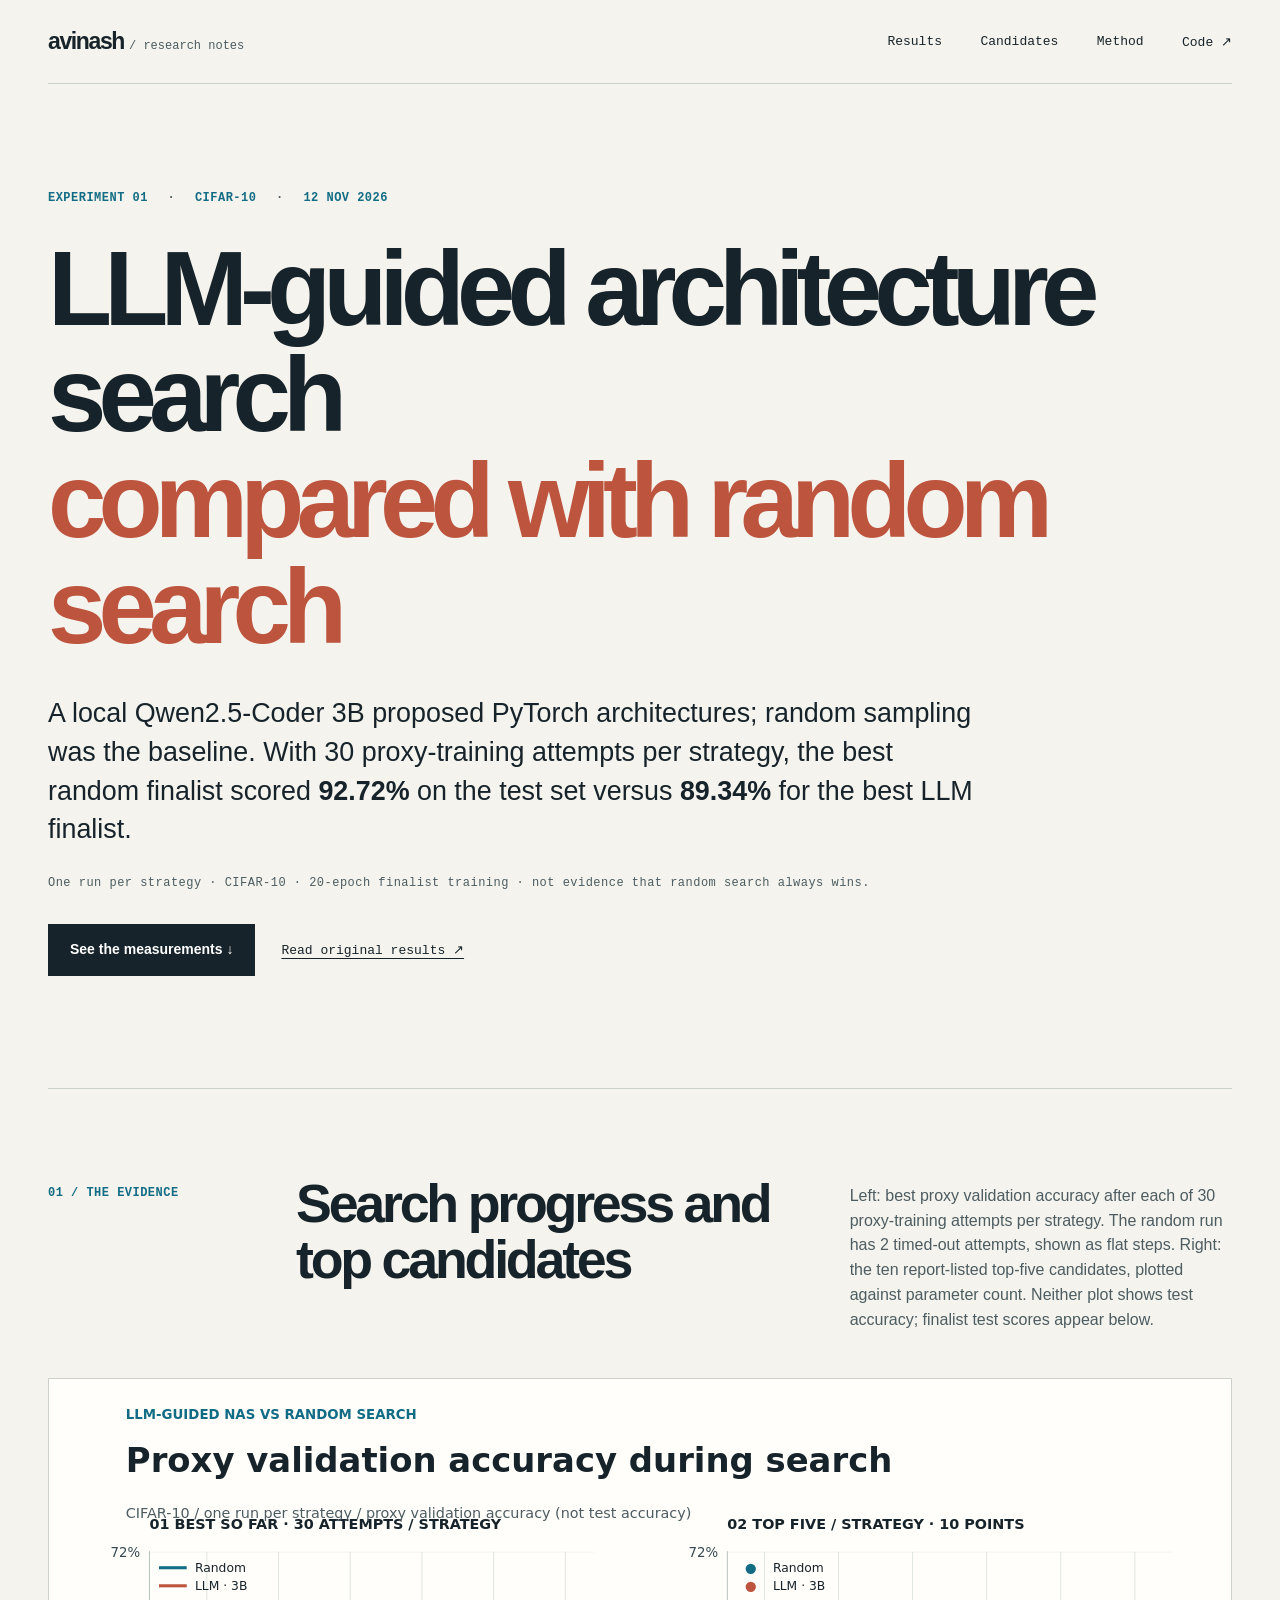
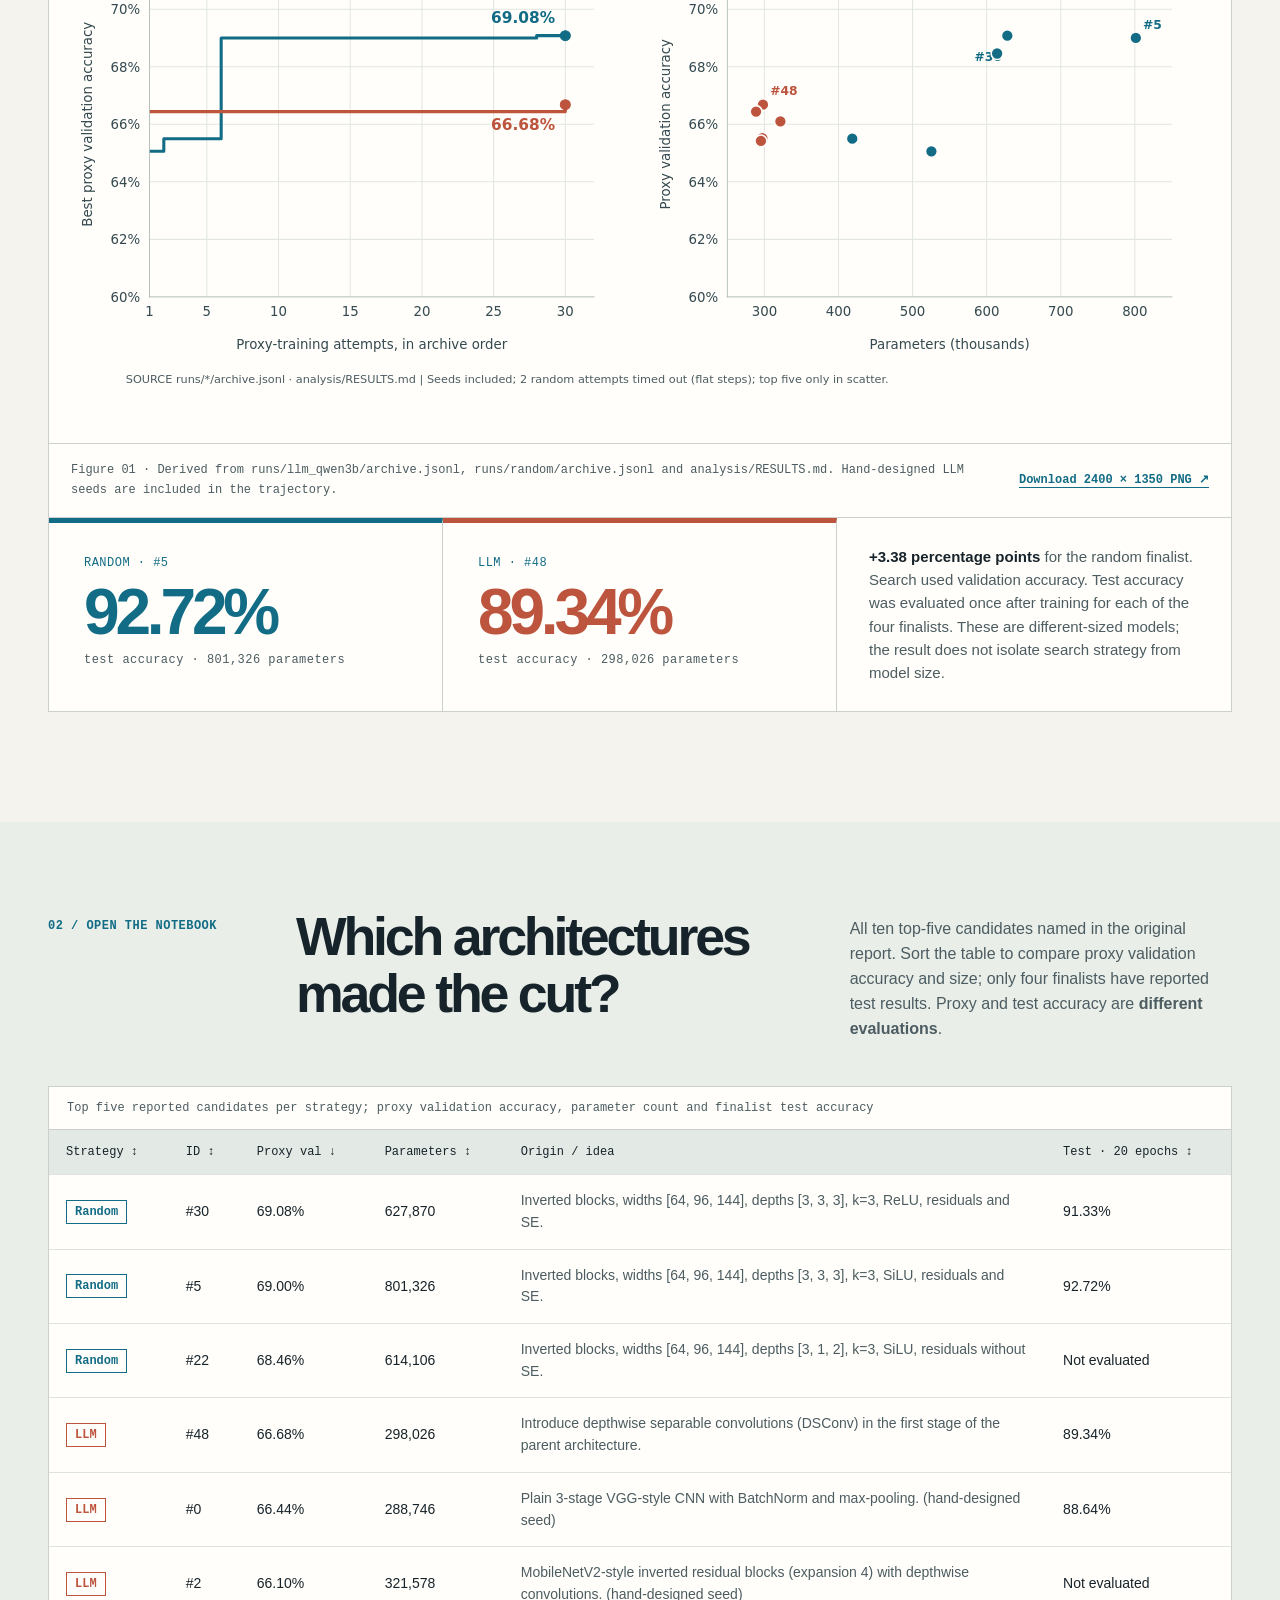
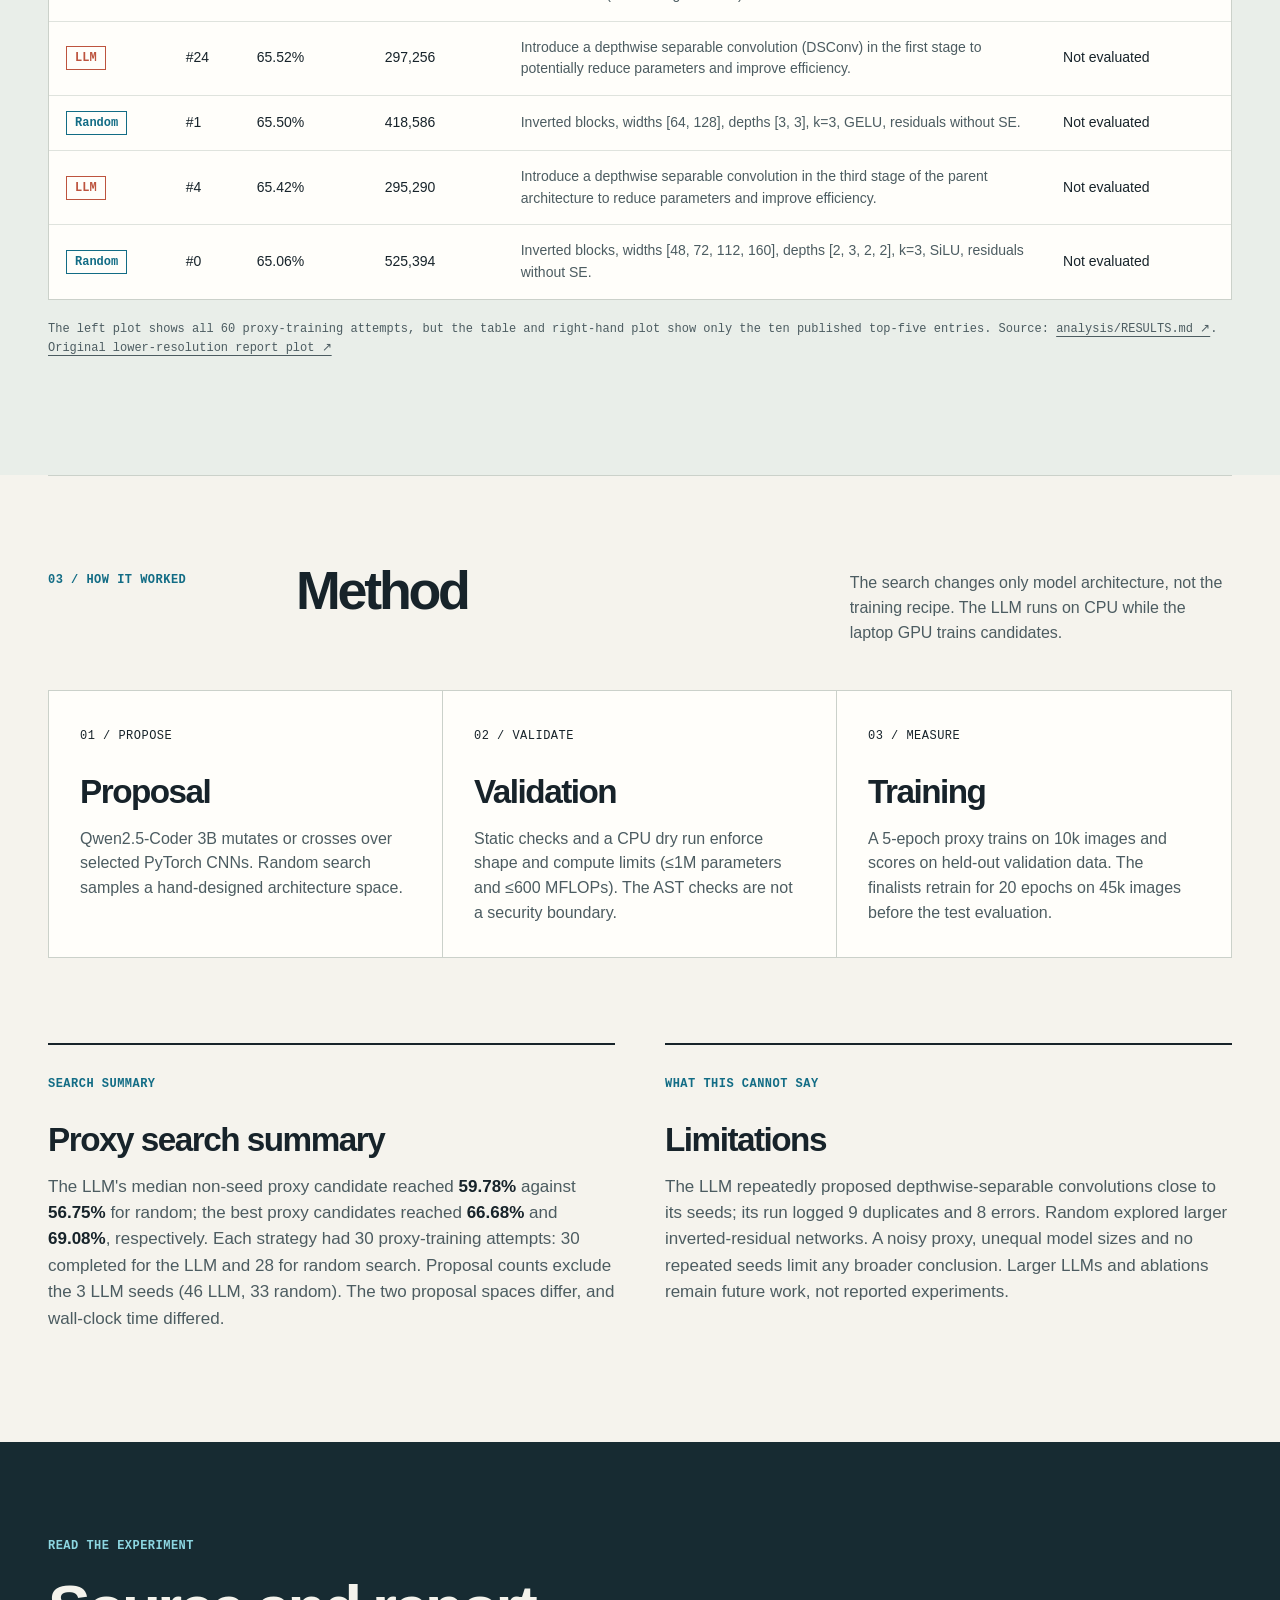
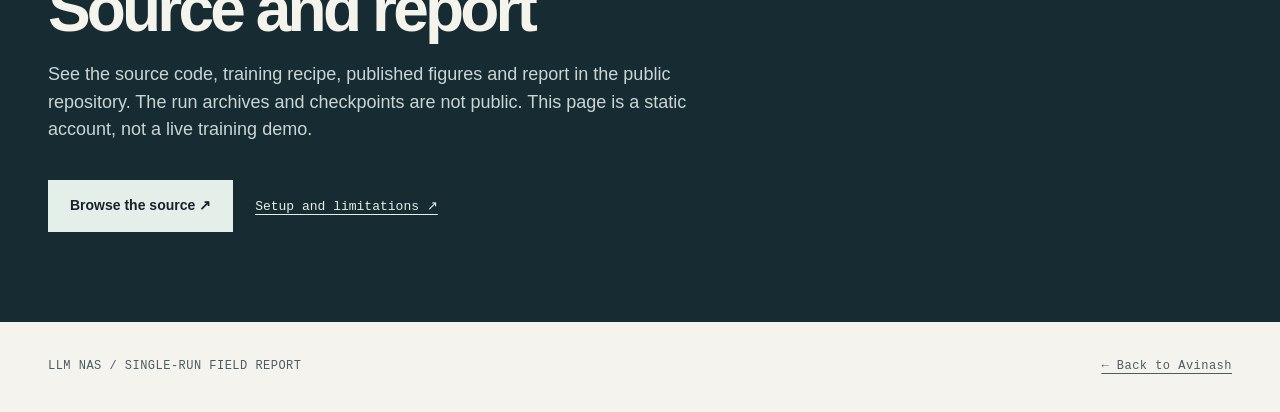
==== commit 2dc52f5c: "Correct PLE and NAS page claims; remove slogan copy Co-authored-by: Copilot <223556219+Copilot@users" ====
--- a/llm-nas/index.html
+++ b/llm-nas/index.html
@@ -7,7 +7,7 @@
   <meta name="description" content="A data-backed field report: local LLM-guided neural architecture search versus random search on CIFAR-10.">
   <link rel="canonical" href="https://avinashistoocool.github.io/llm-nas/">
   <meta property="og:title" content="LLM NAS | Random search found the better model">
-  <meta property="og:description" content="One run, 60 trained candidates, and an honest comparison of local LLM-guided NAS with random search.">
+  <meta property="og:description" content="One recorded run comparing local LLM-guided architecture proposals with random search on CIFAR-10.">
   <title>LLM NAS | Random search found the better model</title>
   <link rel="stylesheet" href="style.css">
   <script src="explorer.js" defer></script>
@@ -21,22 +21,22 @@
   <main id="main">
     <section class="hero wrap" aria-labelledby="headline">
       <div class="eyebrow">EXPERIMENT 01 <span>·</span> CIFAR-10 <span>·</span> 12 NOV 2026</div>
-      <h1 id="headline">A model designed models.<br><em>Random search won.</em></h1>
-      <p class="lede">A local Qwen2.5-Coder 3B proposed PyTorch architectures; random sampling was the baseline. After equal numbers of trained candidates, the best random finalist scored <strong>92.72%</strong> on the test set versus <strong>89.34%</strong> for the best LLM finalist.</p>
+      <h1 id="headline">LLM-guided architecture search<br><em>compared with random search</em></h1>
+      <p class="lede">A local Qwen2.5-Coder 3B proposed PyTorch architectures; random sampling was the baseline. With 30 proxy-training attempts per strategy, the best random finalist scored <strong>92.72%</strong> on the test set versus <strong>89.34%</strong> for the best LLM finalist.</p>
       <p class="caveat">One run per strategy · CIFAR-10 · 20-epoch finalist training · not evidence that random search always wins.</p>
       <div class="hero-links"><a class="button" href="#results">See the measurements ↓</a><a class="text-link" href="https://github.com/Avinashistoocool/llm-nas/blob/master/analysis/RESULTS.md">Read original results ↗</a></div>
     </section>
 
     <section id="results" class="results wrap" aria-labelledby="results-title">
-      <div class="section-heading"><span class="overline">01 / THE EVIDENCE</span><h2 id="results-title">The search, in one figure.</h2><p>Left: best proxy validation accuracy as each candidate finished training (all 30 per strategy). Right: the ten report-listed top-five candidates, plotted against parameter count. Neither plot shows test accuracy; finalist test scores appear below.</p></div>
+      <div class="section-heading"><span class="overline">01 / THE EVIDENCE</span><h2 id="results-title">Search progress and top candidates</h2><p>Left: best proxy validation accuracy after each of 30 proxy-training attempts per strategy. The random run has 2 timed-out attempts, shown as flat steps. Right: the ten report-listed top-five candidates, plotted against parameter count. Neither plot shows test accuracy; finalist test scores appear below.</p></div>
       <figure class="main-figure">
-        <img src="figures/llm-nas-results.svg" width="1600" height="900" alt="Two data plots. Best proxy validation accuracy across 30 trained candidates per strategy ends at 69.08% for random and 66.68% for LLM. A scatter of ten reported top-five candidates shows random models generally larger; the highest random proxy score is 69.08%." fetchpriority="high">
+        <img src="figures/llm-nas-results.svg" width="1600" height="900" alt="Two data plots. Best proxy validation accuracy across 30 proxy-training attempts per strategy ends at 69.08% for random and 66.68% for LLM. A scatter of ten reported top-five candidates shows random models generally larger; the highest random proxy score is 69.08%." fetchpriority="high">
         <figcaption><span>Figure 01 · Derived from <code>runs/llm_qwen3b/archive.jsonl</code>, <code>runs/random/archive.jsonl</code> and <code>analysis/RESULTS.md</code>. Hand-designed LLM seeds are included in the trajectory.</span><a href="figures/llm-nas-results.png" download="LLM-NAS-results.png">Download 2400 × 1350 PNG ↗</a></figcaption>
       </figure>
       <div class="score-grid" aria-label="Best finalist test accuracy after 20 epochs">
         <div class="score random"><span class="overline">RANDOM · #5</span><strong>92.72%</strong><span>test accuracy · 801,326 parameters</span></div>
         <div class="score llm"><span class="overline">LLM · #48</span><strong>89.34%</strong><span>test accuracy · 298,026 parameters</span></div>
-        <p class="score-note"><strong>+3.38 percentage points</strong> for the random finalist. The test set was used only for finalists, not to guide the search. These are different-sized models; the result does not isolate search strategy from model size.</p>
+        <p class="score-note"><strong>+3.38 percentage points</strong> for the random finalist. Search used validation accuracy. Test accuracy was evaluated once after training for each of the four finalists. These are different-sized models; the result does not isolate search strategy from model size.</p>
       </div>
     </section>
 
@@ -44,23 +44,23 @@
       <div class="wrap">
         <div class="section-heading"><span class="overline">02 / OPEN THE NOTEBOOK</span><h2>Which architectures made the cut?</h2><p>All ten top-five candidates named in the original report. Sort the table to compare proxy validation accuracy and size; only four finalists have reported test results. Proxy and test accuracy are <strong>different evaluations</strong>.</p></div>
         <div class="table-scroll"><table id="candidate-table"><caption>Top five reported candidates per strategy; proxy validation accuracy, parameter count and finalist test accuracy</caption><thead><tr><th scope="col"><button data-sort="run" type="button">Strategy <span aria-hidden="true">↕</span></button></th><th scope="col"><button data-sort="id" type="button">ID <span aria-hidden="true">↕</span></button></th><th scope="col"><button data-sort="proxy" type="button">Proxy val <span aria-hidden="true">↓</span></button></th><th scope="col"><button data-sort="params" type="button">Parameters <span aria-hidden="true">↕</span></button></th><th scope="col">Origin / idea</th><th scope="col"><button data-sort="test" type="button">Test · 20 epochs <span aria-hidden="true">↕</span></button></th></tr></thead><tbody></tbody></table></div>
-        <p class="source-note">The plot shows all 60 trained candidates on the left, but the table and right-hand plot show only the ten published top-five entries. Source: <a href="https://github.com/Avinashistoocool/llm-nas/blob/master/analysis/RESULTS.md">analysis/RESULTS.md ↗</a>. <a href="search_progress.png">Original lower-resolution report plot ↗</a></p>
+        <p class="source-note">The left plot shows all 60 proxy-training attempts, but the table and right-hand plot show only the ten published top-five entries. Source: <a href="https://github.com/Avinashistoocool/llm-nas/blob/master/analysis/RESULTS.md">analysis/RESULTS.md ↗</a>. <a href="search_progress.png">Original lower-resolution report plot ↗</a></p>
       </div>
     </section>
 
     <section id="method" class="method wrap">
-      <div class="section-heading"><span class="overline">03 / HOW IT WORKED</span><h2>Propose. Check. Train. Repeat.</h2><p>The search changes only model architecture, not the training recipe. The LLM runs on CPU while the laptop GPU trains candidates.</p></div>
+      <div class="section-heading"><span class="overline">03 / HOW IT WORKED</span><h2>Method</h2><p>The search changes only model architecture, not the training recipe. The LLM runs on CPU while the laptop GPU trains candidates.</p></div>
       <div class="method-grid">
-        <article><span>01 / PROPOSE</span><h3>Code, not prompts as predictions.</h3><p>Qwen2.5-Coder 3B mutates or crosses over selected PyTorch CNNs. Random search samples a hand-designed architecture space.</p></article>
-        <article><span>02 / VALIDATE</span><h3>Reject what cannot run.</h3><p>Static checks and a CPU dry run enforce shape and compute limits (≤1M parameters and ≤600 MFLOPs). The AST checks are not a security boundary.</p></article>
-        <article><span>03 / MEASURE</span><h3>Keep training fixed.</h3><p>A 5-epoch proxy trains on 10k images and scores on held-out validation data. The finalists retrain for 20 epochs on 45k images before the test evaluation.</p></article>
+        <article><span>01 / PROPOSE</span><h3>Proposal</h3><p>Qwen2.5-Coder 3B mutates or crosses over selected PyTorch CNNs. Random search samples a hand-designed architecture space.</p></article>
+        <article><span>02 / VALIDATE</span><h3>Validation</h3><p>Static checks and a CPU dry run enforce shape and compute limits (≤1M parameters and ≤600 MFLOPs). The AST checks are not a security boundary.</p></article>
+        <article><span>03 / MEASURE</span><h3>Training</h3><p>A 5-epoch proxy trains on 10k images and scores on held-out validation data. The finalists retrain for 20 epochs on 45k images before the test evaluation.</p></article>
       </div>
       <div class="findings">
-        <div><span class="overline">SEARCH SUMMARY</span><h3>Higher median, lower ceiling.</h3><p>The LLM's median non-seed proxy candidate reached <strong>59.78%</strong> against <strong>56.92%</strong> for random; the best proxy candidates reached <strong>66.68%</strong> and <strong>69.08%</strong>, respectively. Each strategy trained 30 candidates (46 LLM proposals, 33 random proposals; seeds excluded from proposal counts).</p></div>
-        <div><span class="overline">WHAT THIS CANNOT SAY</span><h3>One run is a starting point.</h3><p>The LLM repeatedly proposed depthwise-separable convolutions close to its seeds; its run logged 9 duplicates and 8 errors. Random explored larger inverted-residual networks. A noisy proxy, unequal model sizes and no repeated seeds limit any broader conclusion. Larger LLMs and ablations remain future work, not reported experiments.</p></div>
+        <div><span class="overline">SEARCH SUMMARY</span><h3>Proxy search summary</h3><p>The LLM's median non-seed proxy candidate reached <strong>59.78%</strong> against <strong>56.75%</strong> for random; the best proxy candidates reached <strong>66.68%</strong> and <strong>69.08%</strong>, respectively. Each strategy had 30 proxy-training attempts: 30 completed for the LLM and 28 for random search. Proposal counts exclude the 3 LLM seeds (46 LLM, 33 random). The two proposal spaces differ, and wall-clock time differed.</p></div>
+        <div><span class="overline">WHAT THIS CANNOT SAY</span><h3>Limitations</h3><p>The LLM repeatedly proposed depthwise-separable convolutions close to its seeds; its run logged 9 duplicates and 8 errors. Random explored larger inverted-residual networks. A noisy proxy, unequal model sizes and no repeated seeds limit any broader conclusion. Larger LLMs and ablations remain future work, not reported experiments.</p></div>
       </div>
     </section>
-    <section class="closing"><div class="wrap"><span class="overline">READ THE EXPERIMENT</span><h2>The result is the finding.</h2><p>See the training recipe, archived code and full report in the public repository. This page is a static account, not a live training demo.</p><a class="button" href="https://github.com/Avinashistoocool/llm-nas">Browse the source ↗</a><a class="text-link" href="https://github.com/Avinashistoocool/llm-nas/blob/master/README.md">Setup and limitations ↗</a></div></section>
+    <section class="closing"><div class="wrap"><span class="overline">READ THE EXPERIMENT</span><h2>Source and report</h2><p>See the source code, training recipe, published figures and report in the public repository. The run archives and checkpoints are not public. This page is a static account, not a live training demo.</p><a class="button" href="https://github.com/Avinashistoocool/llm-nas">Browse the source ↗</a><a class="text-link" href="https://github.com/Avinashistoocool/llm-nas/blob/master/README.md">Setup and limitations ↗</a></div></section>
   </main>
   <footer class="wrap"><span>LLM NAS / SINGLE-RUN FIELD REPORT</span><a href="https://avinashistoocool.github.io/">← Back to Avinash</a></footer>
 </body>
